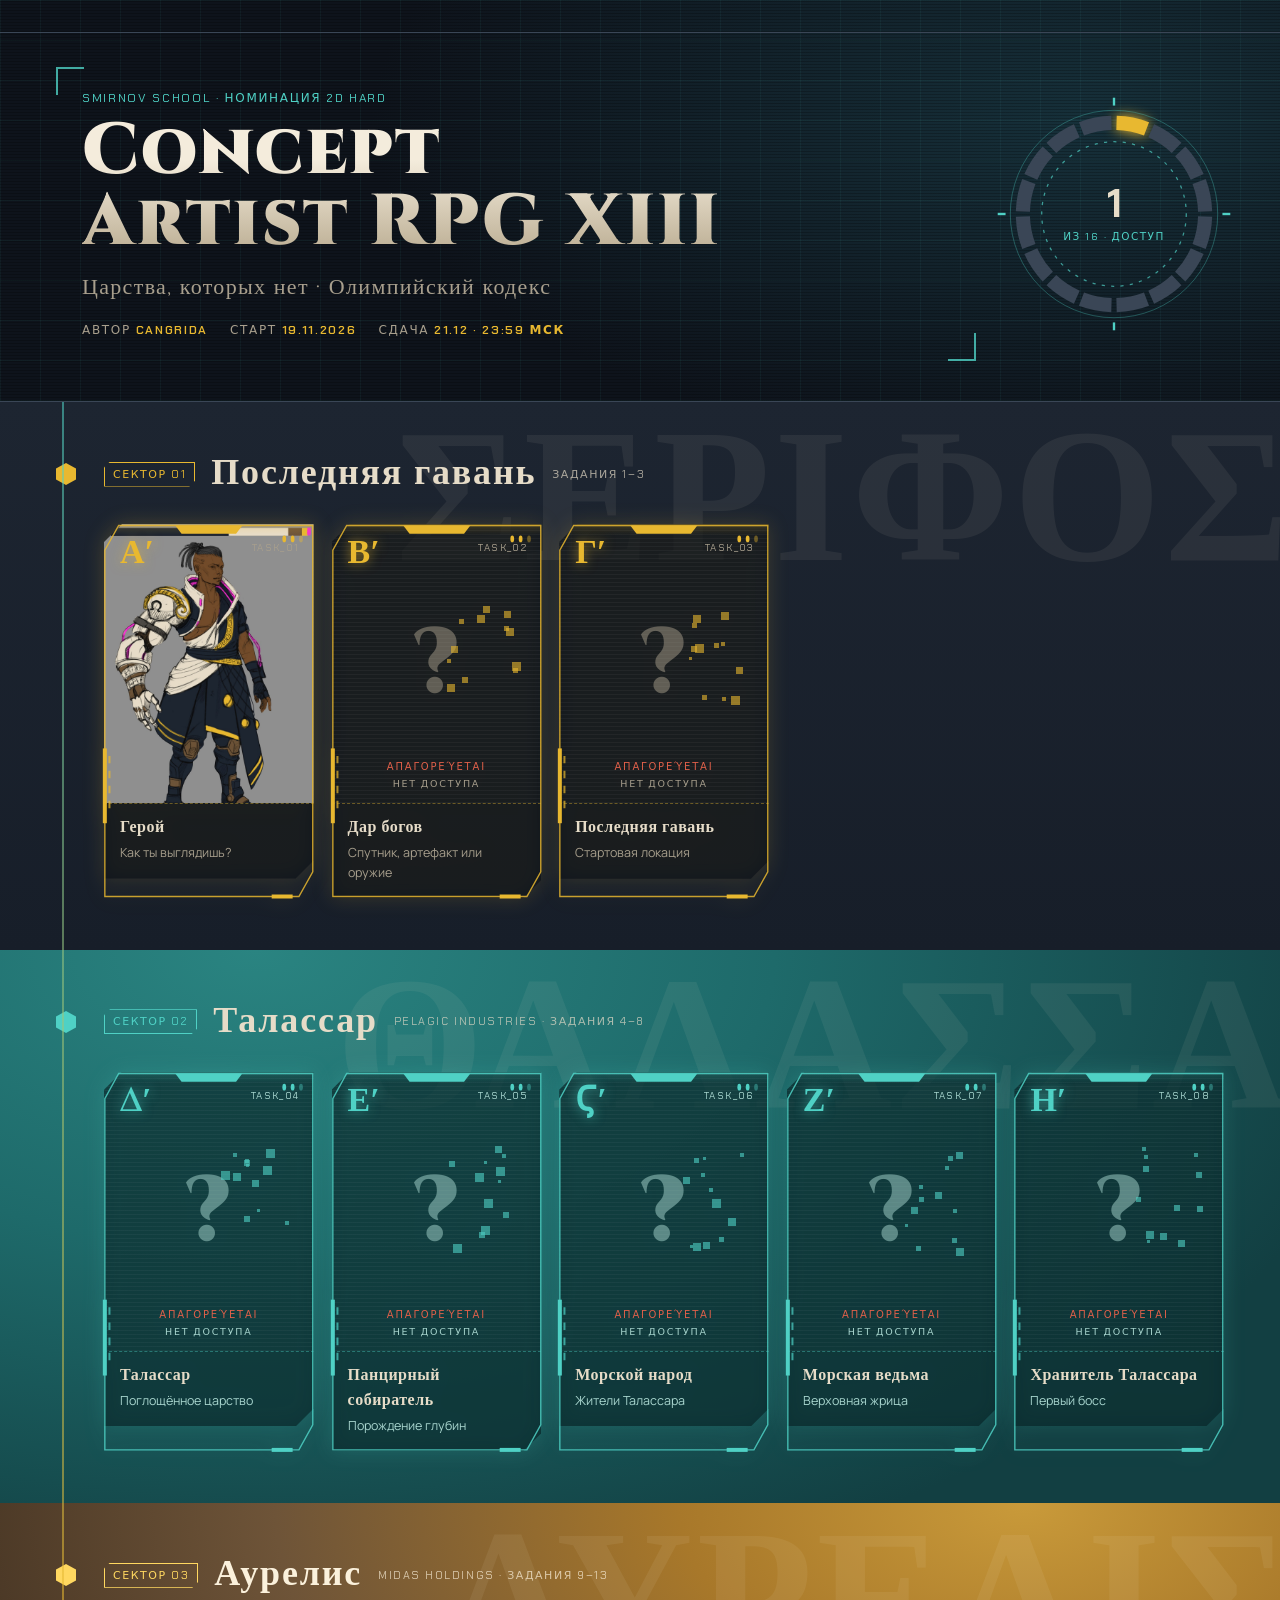
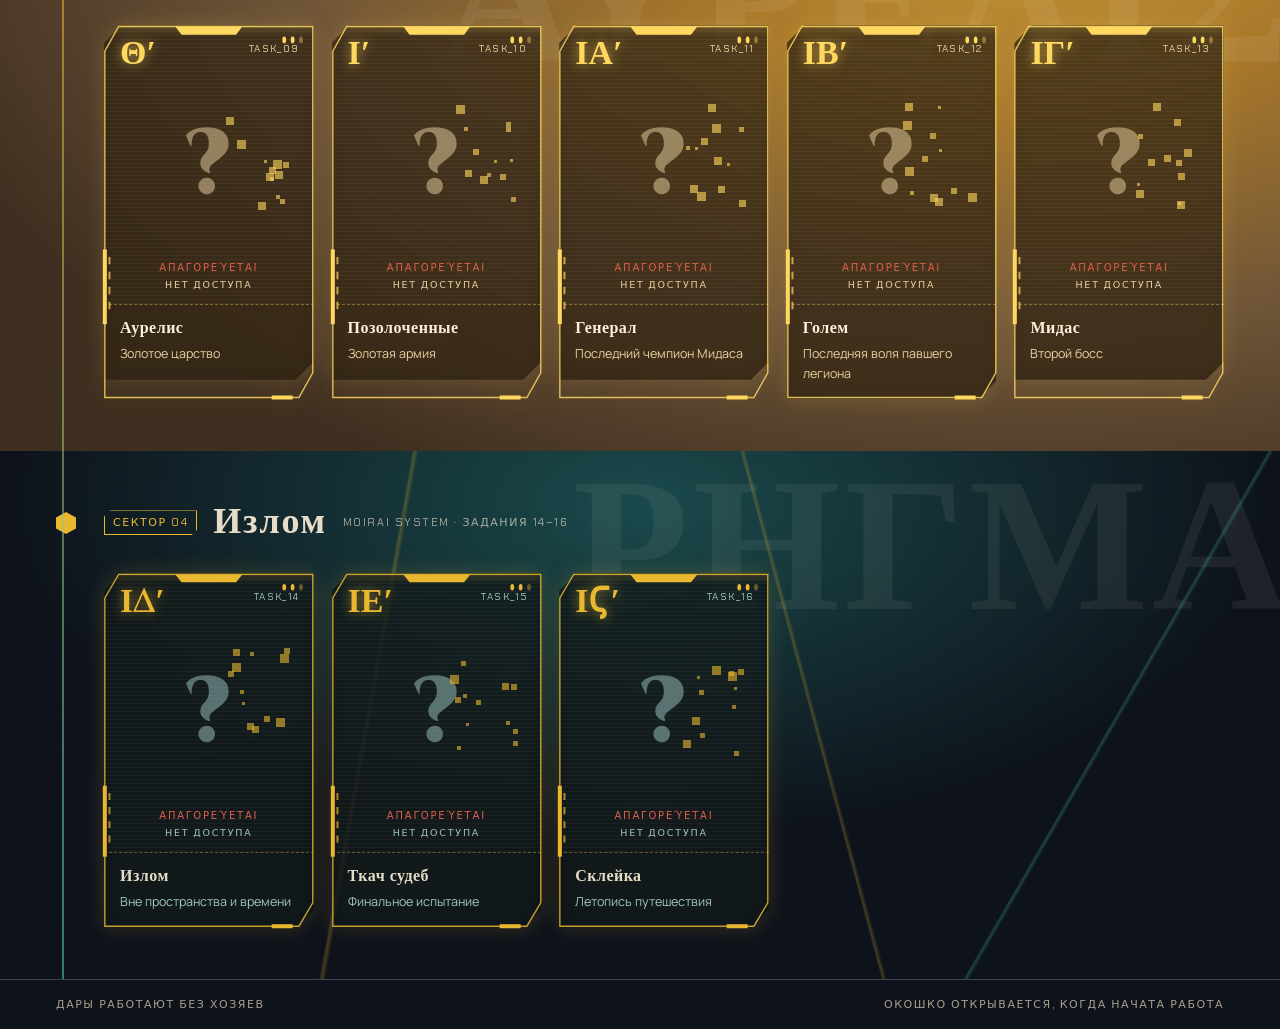
==== carpg13/index.html @ 3834dbed "CARPG XIII: герой - цвет и итоговый вариант" ====
<!doctype html>
<html lang="ru">
<head>
<meta charset="utf-8">
<meta name="viewport" content="width=device-width, initial-scale=1, viewport-fit=cover">
<style>:root{padding-top:env(safe-area-inset-top,0px);padding-bottom:env(safe-area-inset-bottom,0px)}body{margin:0}img{max-width:100%}[hidden]{display:none!important}</style>
<title>Адвент CARPG XIII</title>
<meta name="claude:viewport-fit-sides" content="cover">
<link rel="stylesheet" href="https://fonts.googleapis.com/css2?family=Cinzel:wght@500;700;900&family=Chakra+Petch:wght@400;600&family=Manrope:wght@400;600&display=swap">
<style>
/* Layout: экран молчащего сервера Olympus - шапка-терминал с круговой шкалой, сквозная дорожка-схема пути героя, полосы четырёх миров с HUD-окошками */
:root{
  --void:#0e131b; --night:#1d2531; --night-2:#252f3d; --line:#3a4656;
  --bone:#e6dcc8; --bone-dim:#a89f8d;
  --teal:#1e6a6a; --teal-deep:#123f42; --glow:#4fd1c5;
  --bronze:#6e5438; --bronze-deep:#3f2f20; --gold:#e8b830; --ochre:#a8782a;
  --alert:#e0604a;
  --display:"Cinzel","Trajan Pro",Georgia,serif;
  --hud:"Chakra Petch","Segoe UI",system-ui,sans-serif;
  --body:"Manrope","Segoe UI",system-ui,sans-serif;
  color-scheme:dark;
}
*{box-sizing:border-box}
body{background:var(--void);color:var(--bone);font-family:var(--body);font-size:15px;line-height:1.55;overflow-x:hidden}
.in{max-width:1200px;margin:0 auto;padding-left:max(16px,env(safe-area-inset-left,0px));padding-right:max(16px,env(safe-area-inset-right,0px))}
.hud{font-family:var(--hud);text-transform:uppercase;letter-spacing:.14em}

/* ===== шапка-терминал ===== */
header{position:relative;background:
  linear-gradient(rgba(79,209,197,.06) 1px,transparent 1px) 0 0/40px 40px,
  linear-gradient(90deg,rgba(79,209,197,.06) 1px,transparent 1px) 0 0/40px 40px,
  radial-gradient(80% 120% at 85% 30%,#16303a,var(--void) 70%);overflow:hidden;border-bottom:1px solid var(--line)}
header::after{content:"";position:absolute;inset:0;pointer-events:none;background:repeating-linear-gradient(0deg,rgba(0,0,0,.22) 0 1px,transparent 1px 3px)}
.ticker{border-bottom:1px solid var(--line);overflow:hidden;white-space:nowrap;font-size:11.5px;color:var(--glow);padding-block:7px;position:relative;z-index:1}
.ticker span{display:inline-block;padding-left:100%}
@media (prefers-reduced-motion:no-preference){.ticker span{animation:tick 38s linear infinite}}
@keyframes tick{to{transform:translateX(-100%)}}
.ticker b{color:var(--alert);font-weight:600}
.top{position:relative;z-index:1;display:grid;grid-template-columns:minmax(0,1fr) auto;gap:28px;align-items:center;padding-block:34px 40px}
@media (max-width:760px){.top{grid-template-columns:1fr}}
.brk{position:relative;padding:22px 26px}
.brk::before,.brk::after{content:"";position:absolute;width:26px;height:26px;border:2px solid var(--glow);opacity:.8}
.brk::before{top:0;left:0;border-right:0;border-bottom:0}
.brk::after{bottom:0;right:0;border-left:0;border-top:0}
.sys{font-size:12px;color:var(--glow)}
h1{font-family:var(--display);font-weight:900;font-size:clamp(32px,6.6vw,72px);line-height:.98;letter-spacing:.03em;margin:10px 0 12px;text-wrap:balance;
  background:linear-gradient(180deg,#f4ecdc 30%,#b9ab90);-webkit-background-clip:text;background-clip:text;color:transparent}
.theme{font-family:var(--display);font-size:clamp(16px,2.4vw,22px);color:var(--bone-dim);letter-spacing:.06em}
.byline{margin-top:16px;display:flex;flex-wrap:wrap;gap:8px 22px;font-size:12px;color:var(--bone-dim)}
.byline b{color:var(--gold);font-weight:600}
.gauge{width:220px;max-width:100%;justify-self:center;position:relative}
.gauge svg{width:100%;height:auto;display:block;overflow:visible}
.gauge .c{position:absolute;inset:0;display:grid;place-items:center;text-align:center}
.gauge .c strong{display:block;font-family:var(--hud);font-size:40px;line-height:1;color:var(--bone)}
.gauge .c span{display:block;font-size:10.5px;color:var(--glow);margin-top:6px}

/* ===== путь героя ===== */
main{position:relative}
.trace{position:absolute;top:0;bottom:0;left:max(22px,calc(50% - 600px + 22px));width:2px;background:linear-gradient(var(--glow),var(--gold) 55%,var(--glow));opacity:.55;z-index:2;pointer-events:none}
@media (max-width:900px){.trace{display:none}}

/* ===== миры ===== */
.realm{position:relative;overflow:hidden;padding-block:44px 52px}
.realm .in{position:relative;z-index:1}
@media (min-width:901px){.realm .in{padding-left:max(64px,env(safe-area-inset-left,0px))}}
.ghost{position:absolute;right:-1%;top:6px;font-family:var(--display);font-weight:900;font-size:clamp(70px,15vw,190px);line-height:1;letter-spacing:.02em;opacity:.07;pointer-events:none;white-space:nowrap;color:currentColor;z-index:0}
.head{display:flex;flex-wrap:wrap;align-items:center;gap:10px 16px;margin-bottom:22px;position:relative}
.node{position:absolute;left:-48px;top:50%;transform:translateY(-50%);width:20px;height:22px;background:var(--acc);clip-path:polygon(50% 0,100% 25%,100% 75%,50% 100%,0 75%,0 25%);filter:drop-shadow(0 0 8px var(--acc))}
@media (max-width:900px){.node{display:none}}
.sector{font-size:11px;color:var(--acc);border:1px solid var(--acc);padding:3px 8px;clip-path:polygon(6px 0,100% 0,100% calc(100% - 6px),calc(100% - 6px) 100%,0 100%,0 6px)}
.head h2{font-family:var(--display);font-weight:700;font-size:clamp(24px,3.6vw,36px);letter-spacing:.05em;margin:0}
.head .corp{font-size:11px;opacity:.7}
.r-harbor{background:linear-gradient(180deg,var(--night),#171e29);color:var(--bone);--acc:var(--gold);--card:rgba(14,19,27,.7);--dim:var(--bone-dim)}
.r-thal{background:radial-gradient(90% 120% at 20% 0%,#2a8481,var(--teal) 45%,var(--teal-deep));color:var(--bone);--acc:var(--glow);--card:rgba(10,40,42,.72);--dim:#a9d6cf}
.r-aur{background:radial-gradient(90% 120% at 80% 0%,#c99a3a,var(--ochre) 30%,var(--bronze) 65%,var(--bronze-deep));color:#fbf1dc;--acc:#ffd860;--card:rgba(40,28,16,.72);--dim:#ead3a3}
.r-rift{background:radial-gradient(70% 90% at 50% 10%,#1a4a4c,var(--void) 70%);color:var(--bone);--acc:var(--gold);--card:rgba(10,20,26,.78);--dim:#9fc8c3}
.r-rift::before{content:"";position:absolute;inset:0;pointer-events:none;opacity:.25;background:
  linear-gradient(100deg,transparent 30%,var(--gold) 30.2%,transparent 30.5%),
  linear-gradient(75deg,transparent 62%,var(--gold) 62.15%,transparent 62.4%),
  linear-gradient(120deg,transparent 80%,var(--glow) 80.15%,transparent 80.4%)}

.grid{display:grid;grid-template-columns:repeat(auto-fill,minmax(200px,1fr));gap:22px 18px}

/* ===== окошко-HUD ===== */
.door{position:relative;display:block;min-width:0;padding:0;border:0;background:none;color:inherit;font:inherit;text-align:left;filter:drop-shadow(0 0 10px color-mix(in srgb,var(--acc) 22%,transparent))}
.door .body{position:relative;background:var(--card);clip-path:polygon(18px 0,100% 0,100% calc(100% - 18px),calc(100% - 18px) 100%,0 100%,0 18px)}
.door svg.frame{position:absolute;inset:0;width:100%;height:100%;pointer-events:none;z-index:3;overflow:visible}
.door svg.frame *{vector-effect:non-scaling-stroke}
.pic{aspect-ratio:3/4;max-width:100%;position:relative;display:grid;place-items:center;overflow:hidden;
  background:repeating-linear-gradient(0deg,rgba(255,255,255,.04) 0 1px,transparent 1px 4px)}
.pic img{width:100%;height:100%;object-fit:cover;display:block}
.gr{position:absolute;top:12px;left:16px;font-family:var(--display);font-weight:900;font-size:34px;line-height:1;color:var(--acc);text-shadow:0 0 12px color-mix(in srgb,var(--acc) 60%,transparent)}
.tid{position:absolute;top:16px;right:14px;font-size:10px;color:var(--dim)}
.q{font-family:var(--display);font-weight:900;font-size:92px;line-height:1;color:var(--dim);opacity:.5;position:relative}
.q::before,.q::after{content:"?";position:absolute;inset:0;opacity:0}
@media (prefers-reduced-motion:no-preference){
  .q{animation:jit 3.6s steps(1) infinite}
  .q::before{color:var(--acc);animation:sl1 3.6s steps(1) infinite}
  .q::after{color:var(--alert);animation:sl2 3.6s steps(1) infinite}
  .px i{animation:fl 2.4s steps(2) infinite}
  .door:hover .scan{animation:scan 1.1s linear}
}
@keyframes jit{0%,88%,100%{transform:none}90%{transform:translate(3px,-1px)}93%{transform:translate(-4px,1px)}}
@keyframes sl1{0%,88%,100%{opacity:0}90%{opacity:.7;clip-path:inset(20% 0 55% 0);transform:translateX(-6px)}}
@keyframes sl2{0%,91%,100%{opacity:0}93%{opacity:.6;clip-path:inset(60% 0 15% 0);transform:translateX(7px)}}
@keyframes fl{50%{opacity:.15}}
@keyframes scan{from{top:-10%}to{top:110%}}
.scan{position:absolute;left:0;right:0;top:-10%;height:14%;background:linear-gradient(transparent,color-mix(in srgb,var(--acc) 35%,transparent),transparent);pointer-events:none;z-index:2}
.px{position:absolute;inset:0;pointer-events:none}
.px i{position:absolute;background:var(--acc);opacity:.6}
.deny{position:absolute;left:0;right:0;bottom:12px;text-align:center;font-size:10px;color:var(--alert);letter-spacing:.18em}
.deny small{display:block;color:var(--dim);font-size:9.5px;margin-top:2px}
.cap{padding:11px 16px 16px;border-top:1px dashed color-mix(in srgb,var(--acc) 40%,transparent);display:grid;gap:3px}
.cap strong{font-family:var(--display);font-weight:700;font-size:16px;letter-spacing:.03em;text-wrap:balance}
.cap span{font-size:12.5px;color:var(--dim)}
button.door{cursor:zoom-in}
a.door{text-decoration:none;cursor:pointer}
a.door:focus-visible{outline:2px solid var(--acc);outline-offset:4px}
.pic img{object-position:top}
.wip{position:absolute;left:0;right:0;bottom:0;padding:8px 10px;font-size:10.5px;color:var(--void);background:var(--acc);text-align:center;z-index:2}
button.door:focus-visible{outline:2px solid var(--acc);outline-offset:4px}

footer{border-top:1px solid var(--line);background:var(--void);font-size:11px;color:var(--bone-dim)}
footer .in{padding-block:16px;display:flex;flex-wrap:wrap;justify-content:space-between;gap:6px 16px}

/* lightbox */
.lb{position:fixed;inset:0;background:rgba(8,11,16,.96);z-index:20;display:grid;grid-template-rows:auto 1fr auto;
  padding:calc(12px + env(safe-area-inset-top,0px)) max(16px,env(safe-area-inset-right,0px)) calc(14px + env(safe-area-inset-bottom,0px)) max(16px,env(safe-area-inset-left,0px))}
.lb-top{display:flex;justify-content:space-between;align-items:center;gap:12px}
.lb-top h3{font-family:var(--display);font-weight:700;margin:0;font-size:20px;min-width:0}
.lb button{background:transparent;color:var(--glow);border:1px solid var(--glow);padding:6px 14px;font:600 12px var(--hud);letter-spacing:.14em;text-transform:uppercase;cursor:pointer;clip-path:polygon(6px 0,100% 0,100% calc(100% - 6px),calc(100% - 6px) 100%,0 100%,0 6px)}
.lb-img{overflow:auto;display:grid;place-items:center;min-height:0;margin-block:10px}
.lb-img img{max-width:100%;max-height:100%;cursor:zoom-in}
.lb-img.zoom{place-items:start}
.lb-img.zoom img{max-width:none;max-height:none;cursor:zoom-out}
.lb-desc{max-width:70ch;margin:0 auto;color:var(--bone-dim);font-size:14px;white-space:pre-line}
</style>
</head>
<body>

<header>
  <div class="ticker hud" aria-hidden="true"><span>Olympus Systems :: узел Сериф :: <b>ping olympus - нет ответа</b> :: Pelagic Industries - протоколы работают без оператора :: Midas Holdings - рост золота не остановлен :: Moirai System - нити судьбы рвутся :: дары активны · хозяева не отвечают :: <b>запрос доступа - отказано</b> ::</span></div>
  <div class="in top">
    <div class="brk">
      <div class="sys hud">Smirnov School · номинация 2D Hard</div>
      <h1>Concept Artist RPG XIII</h1>
      <div class="theme">Царства, которых нет · Олимпийский кодекс</div>
      <div class="byline hud"><span>Автор <b>Cangrida</b></span><span>Старт <b>19.11.2026</b></span><span>Сдача <b>21.12 · 23:59 МСК</b></span></div>
    </div>
    <div class="gauge" aria-label="Открыто окошек"><svg id="ring" viewBox="-70 -70 140 140"></svg>
      <div class="c"><div><strong id="opened">0</strong><span class="hud">из 16 · доступ</span></div></div></div>
  </div>
</header>

<main id="realms"><div class="trace" aria-hidden="true"></div></main>
<footer class="hud"><div class="in"><span>Дары работают без хозяев</span><span>Окошко открывается, когда начата работа</span></div></footer>

<div class="lb" id="lb" hidden role="dialog" aria-modal="true" aria-labelledby="lb-title">
  <div class="lb-top"><h3 id="lb-title"></h3><button type="button" id="lb-close">Закрыть</button></div>
  <div class="lb-img" id="lb-img"><img id="lb-pic" alt=""></div>
  <div class="lb-desc" id="lb-desc"></div>
</div>

<script>
/* Открыть окошко: положить картинку рядом (images/NN.jpg) и вписать img и desc. */
const REALMS=[
 {name:"Последняя гавань",ghost:"ΣΕΡΙΦΟΣ",sector:"сектор 01",corp:"задания 1–3",cls:"r-harbor",items:[1,2,3]},
 {name:"Талассар",ghost:"ΘΑΛΑΣΣΑ",sector:"сектор 02",corp:"Pelagic Industries · задания 4–8",cls:"r-thal",items:[4,5,6,7,8]},
 {name:"Аурелис",ghost:"ΑΥΡΕΛΙΣ",sector:"сектор 03",corp:"Midas Holdings · задания 9–13",cls:"r-aur",items:[9,10,11,12,13]},
 {name:"Излом",ghost:"ΡΗΓΜΑ",sector:"сектор 04",corp:"Moirai System · задания 14–16",cls:"r-rift",items:[14,15,16]}
];
const TASKS={
 1:{title:"Герой",sub:"Как ты выглядишь?",img:"images/01-itog.jpg",desc:"",page:"task-01.html"},
 2:{title:"Дар богов",sub:"Спутник, артефакт или оружие",img:null,desc:""},
 3:{title:"Последняя гавань",sub:"Стартовая локация",img:null,desc:""},
 4:{title:"Талассар",sub:"Поглощённое царство",img:null,desc:""},
 5:{title:"Панцирный собиратель",sub:"Порождение глубин",img:null,desc:""},
 6:{title:"Морской народ",sub:"Жители Талассара",img:null,desc:""},
 7:{title:"Морская ведьма",sub:"Верховная жрица",img:null,desc:""},
 8:{title:"Хранитель Талассара",sub:"Первый босс",img:null,desc:""},
 9:{title:"Аурелис",sub:"Золотое царство",img:null,desc:""},
 10:{title:"Позолоченные",sub:"Золотая армия",img:null,desc:""},
 11:{title:"Генерал",sub:"Последний чемпион Мидаса",img:null,desc:""},
 12:{title:"Голем",sub:"Последняя воля павшего легиона",img:null,desc:""},
 13:{title:"Мидас",sub:"Второй босс",img:null,desc:""},
 14:{title:"Излом",sub:"Вне пространства и времени",img:null,desc:""},
 15:{title:"Ткач судеб",sub:"Финальное испытание",img:null,desc:""},
 16:{title:"Склейка",sub:"Летопись путешествия",img:null,desc:""}
};
const GR=["","Α′","Β′","Γ′","Δ′","Ε′","Ϛ′","Ζ′","Η′","Θ′","Ι′","ΙΑ′","ΙΒ′","ΙΓ′","ΙΔ′","ΙΕ′","ΙϚ′"];
const FRAME=`<svg class="frame" viewBox="0 0 100 100" preserveAspectRatio="none" aria-hidden="true">
 <path d="M7 0.4 H99.6 V93 L93 99.6 H0.4 V7 Z" fill="none" stroke="var(--acc)" stroke-width="1.4" opacity=".85"/>
 <path d="M34 0.4 H66 L63 2.6 H37 Z" fill="var(--acc)"/>
 <path d="M0.4 60 V80" stroke="var(--acc)" stroke-width="4"/>
 <path d="M2.6 62 V64 M2.6 66 V68 M2.6 70 V72 M2.6 74 V76" stroke="var(--acc)" stroke-width="2" opacity=".7"/>
 <path d="M80 99.6 H90" stroke="var(--acc)" stroke-width="4"/>
 <circle cx="86" cy="4" r=".9" fill="var(--acc)"/><circle cx="90" cy="4" r=".9" fill="var(--acc)"/><circle cx="94" cy="4" r=".9" fill="var(--acc)" opacity=".4"/>
</svg>`;
function pixels(seed){let s=seed*7919;const r=()=>(s=(s*9301+49297)%233280)/233280;let h="";
  for(let k=0;k<12;k++){const sz=3+Math.floor(r()*7);h+=`<i style="left:${55+r()*32}%;top:${26+r()*38}%;width:${sz}px;height:${sz}px;animation-delay:${(r()*2).toFixed(2)}s"></i>`;}return h;}
const main=document.getElementById("realms");let opened=0;
for(const r of REALMS){
  const sec=document.createElement("section");sec.className="realm "+r.cls;
  sec.innerHTML=`<div class="ghost" aria-hidden="true">${r.ghost}</div><div class="in"><div class="head"><span class="node" aria-hidden="true"></span><span class="sector hud">${r.sector}</span><h2>${r.name}</h2><span class="corp hud">${r.corp}</span></div><div class="grid"></div></div>`;
  const grid=sec.querySelector(".grid");
  for(const n of r.items){
    const t=TASKS[n];const open=!!t.img;if(open)opened++;const page=!!t.page;
    const el=document.createElement(page?"a":open?"button":"div");el.className="door";
    if(page){el.href=t.page;el.setAttribute("aria-label",`Открыть страницу: ${n}. ${t.title}`);}
    else if(open){el.type="button";el.setAttribute("aria-label",`Открыть: ${n}. ${t.title}`);el.addEventListener("click",()=>show(n));}
    const cover=t.img||t.cover;
    el.innerHTML=`<div class="body"><div class="pic">${cover?`<img src="${cover}" alt="${t.title}" loading="lazy">${t.wip&&!t.img?`<span class="wip hud">${t.wip}</span>`:""}`
      :`<span class="q" aria-hidden="true">?</span><div class="px" aria-hidden="true">${pixels(n)}</div><div class="deny hud">απαγορεύεται<small>нет доступа</small></div>`}
      <span class="gr" aria-hidden="true">${GR[n]}</span><span class="tid hud">task_${String(n).padStart(2,"0")}</span><span class="scan" aria-hidden="true"></span></div>
      <div class="cap"><strong>${t.title}</strong><span>${t.sub}</span></div></div>${FRAME}`;
    grid.appendChild(el);
  }
  main.appendChild(sec);
}
/* круговая шкала из 16 сегментов */
(function(){const svg=document.getElementById("ring");let h="";const R=58,gap=3.2;
  for(let i=0;i<16;i++){const a0=(i*22.5+gap/2-90)*Math.PI/180,a1=((i+1)*22.5-gap/2-90)*Math.PI/180;
    const p=(a,rr)=>`${(rr*Math.cos(a)).toFixed(2)} ${(rr*Math.sin(a)).toFixed(2)}`;
    const lit=i<opened;
    h+=`<path d="M${p(a0,R)} A${R} ${R} 0 0 1 ${p(a1,R)}" fill="none" stroke="${lit?"#e8b830":"#3a4656"}" stroke-width="9" ${lit?'style="filter:drop-shadow(0 0 4px #e8b830)"':""}/>`;}
  h+=`<circle r="46" fill="none" stroke="#4fd1c5" stroke-width=".8" stroke-dasharray="2 4" opacity=".7"/>`;
  h+=`<circle r="66" fill="none" stroke="#4fd1c5" stroke-width=".6" opacity=".35"/>`;
  for(let i=0;i<4;i++){const a=i*Math.PI/2;h+=`<line x1="${(69*Math.cos(a)).toFixed(1)}" y1="${(69*Math.sin(a)).toFixed(1)}" x2="${(74*Math.cos(a)).toFixed(1)}" y2="${(74*Math.sin(a)).toFixed(1)}" stroke="#4fd1c5" stroke-width="1.5"/>`;}
  svg.innerHTML=h;})();
document.getElementById("opened").textContent=opened;
const lb=document.getElementById("lb"),pic=document.getElementById("lb-pic"),box=document.getElementById("lb-img");let last=null;
function show(n){const t=TASKS[n];last=document.activeElement;document.getElementById("lb-title").textContent=`${GR[n]} ${t.title}`;
  pic.src=t.img;pic.alt=t.title;document.getElementById("lb-desc").textContent=t.desc||"";box.classList.remove("zoom");lb.hidden=false;document.getElementById("lb-close").focus();}
function hide(){lb.hidden=true;if(last)last.focus();}
pic.addEventListener("click",()=>box.classList.toggle("zoom"));
document.getElementById("lb-close").addEventListener("click",hide);
lb.addEventListener("click",e=>{if(e.target===lb)hide();});
document.addEventListener("keydown",e=>{if(e.key==="Escape"&&!lb.hidden)hide();});
</script>

</body>
</html>
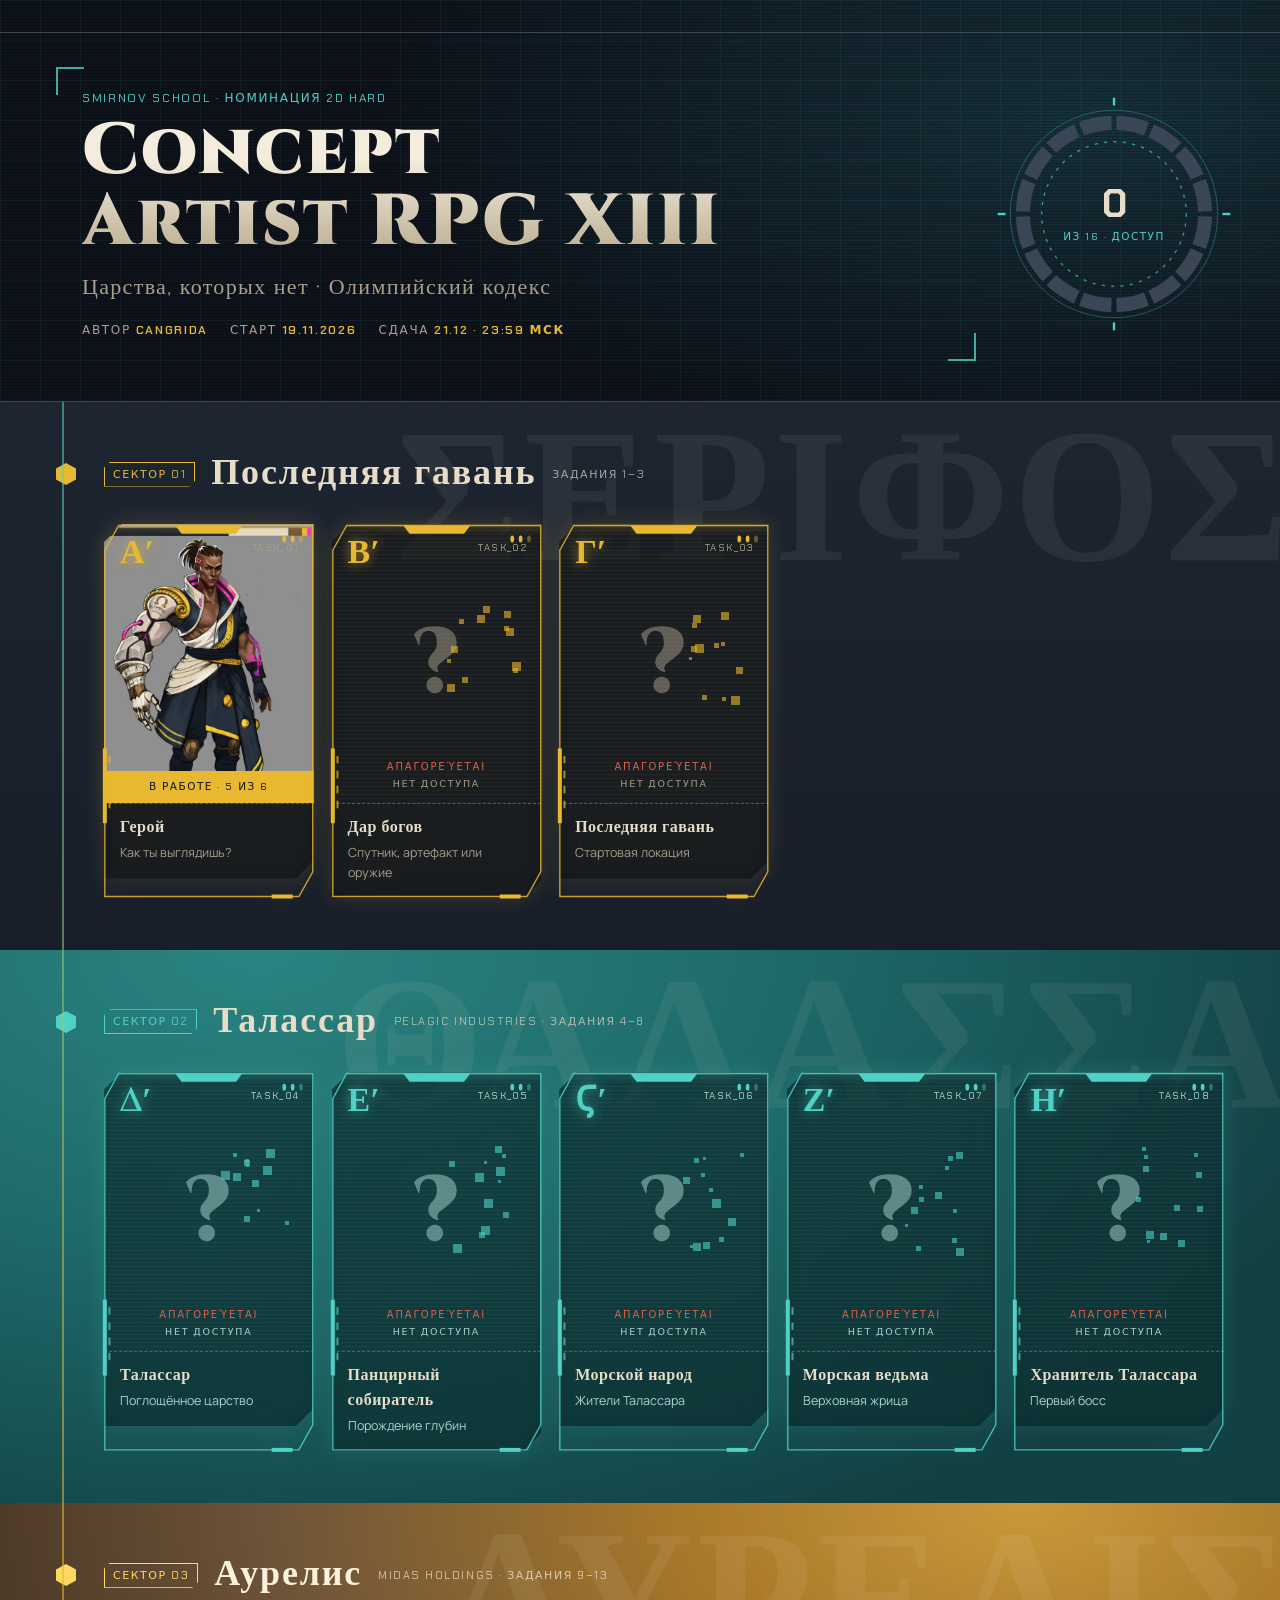
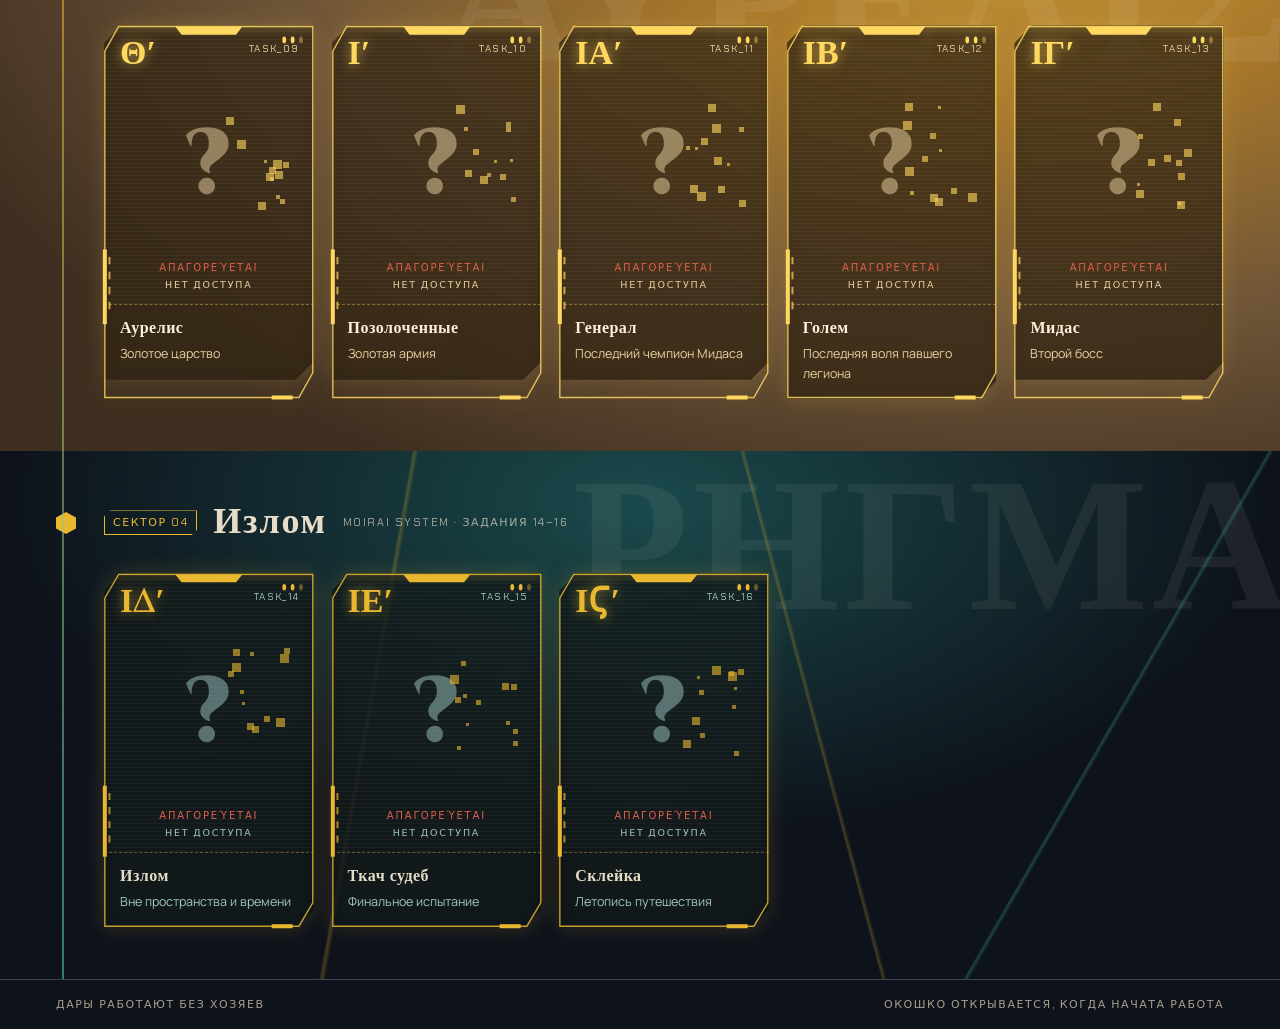
==== commit 686cb61b: "CARPG XIII: герой - рендер, часть 1" ====
--- a/carpg13/index.html
+++ b/carpg13/index.html
@@ -170,7 +170,7 @@
  {name:"Излом",ghost:"ΡΗΓΜΑ",sector:"сектор 04",corp:"Moirai System · задания 14–16",cls:"r-rift",items:[14,15,16]}
 ];
 const TASKS={
- 1:{title:"Герой",sub:"Как ты выглядишь?",img:"images/01-itog.jpg",desc:"",page:"task-01.html"},
+ 1:{title:"Герой",sub:"Как ты выглядишь?",img:null,desc:"",page:"task-01.html",cover:"images/01-render1.jpg",wip:"в работе · 5 из 6"},
  2:{title:"Дар богов",sub:"Спутник, артефакт или оружие",img:null,desc:""},
  3:{title:"Последняя гавань",sub:"Стартовая локация",img:null,desc:""},
  4:{title:"Талассар",sub:"Поглощённое царство",img:null,desc:""},
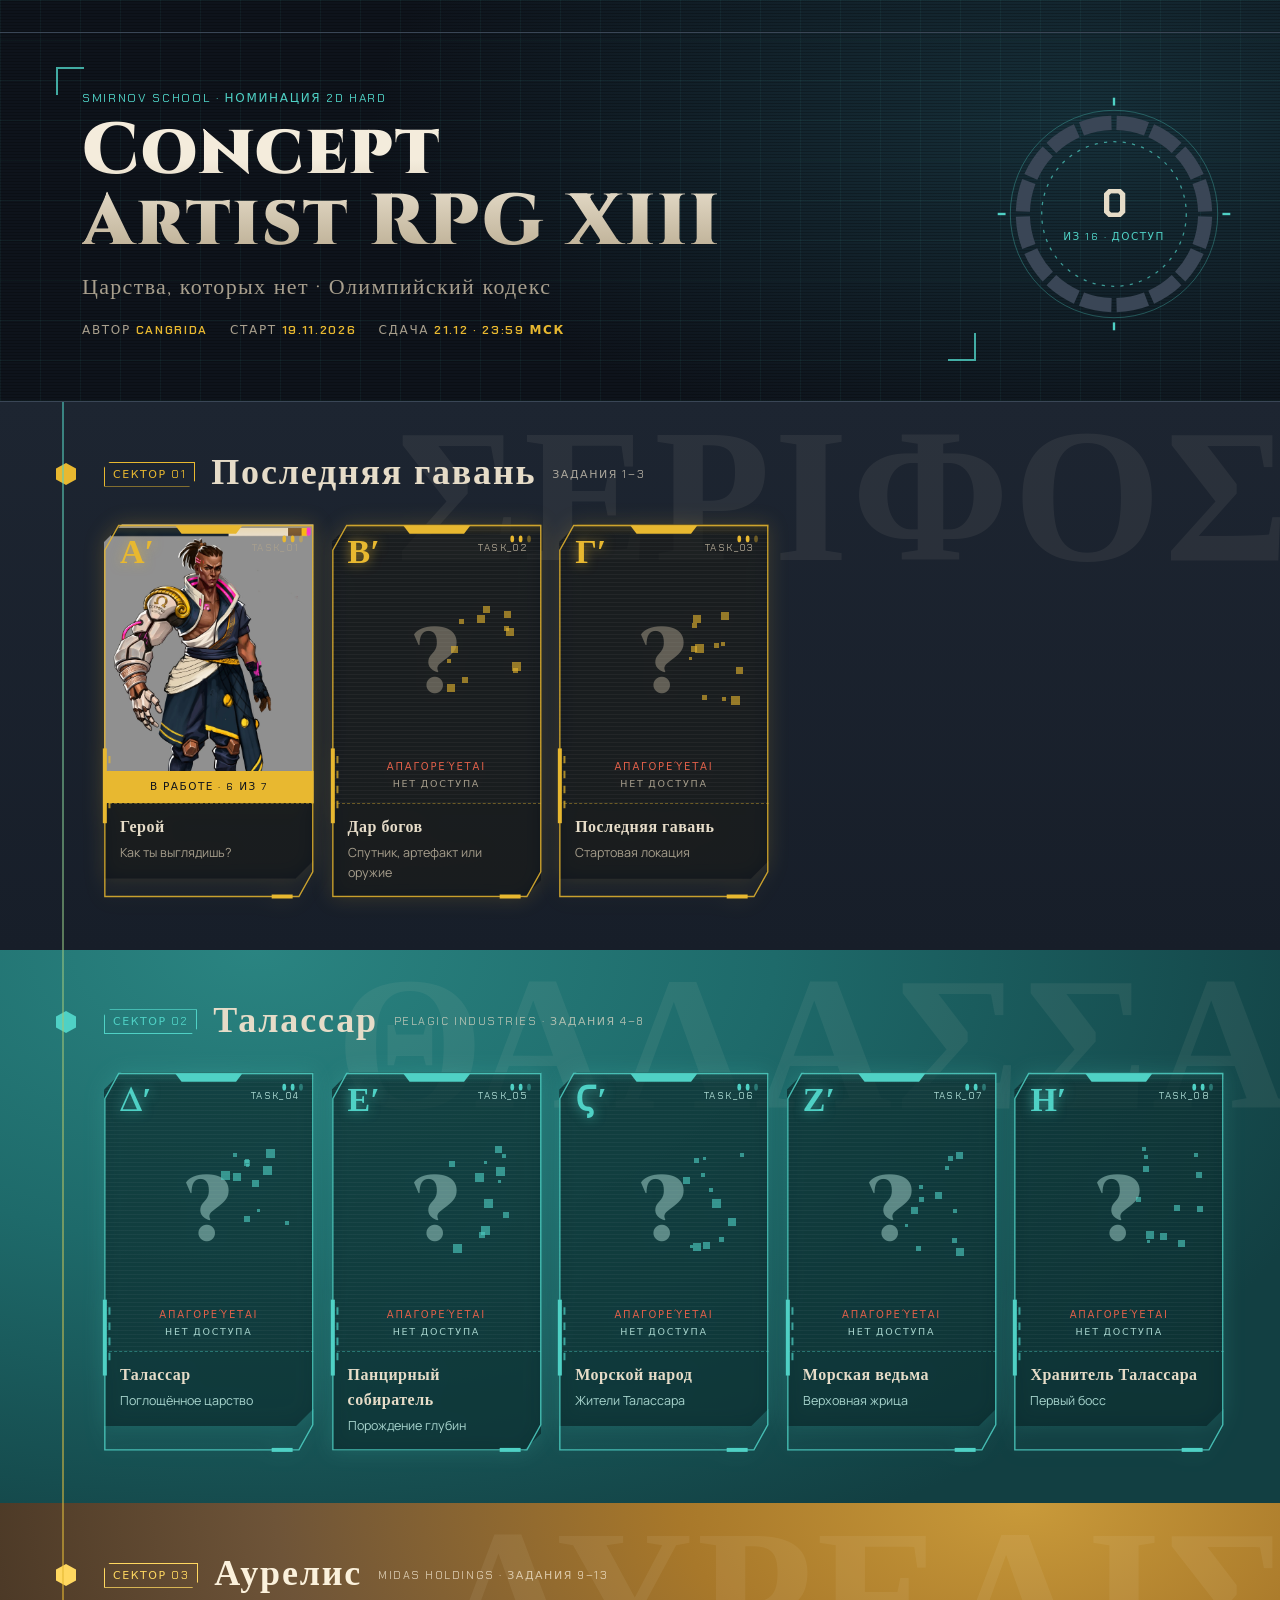
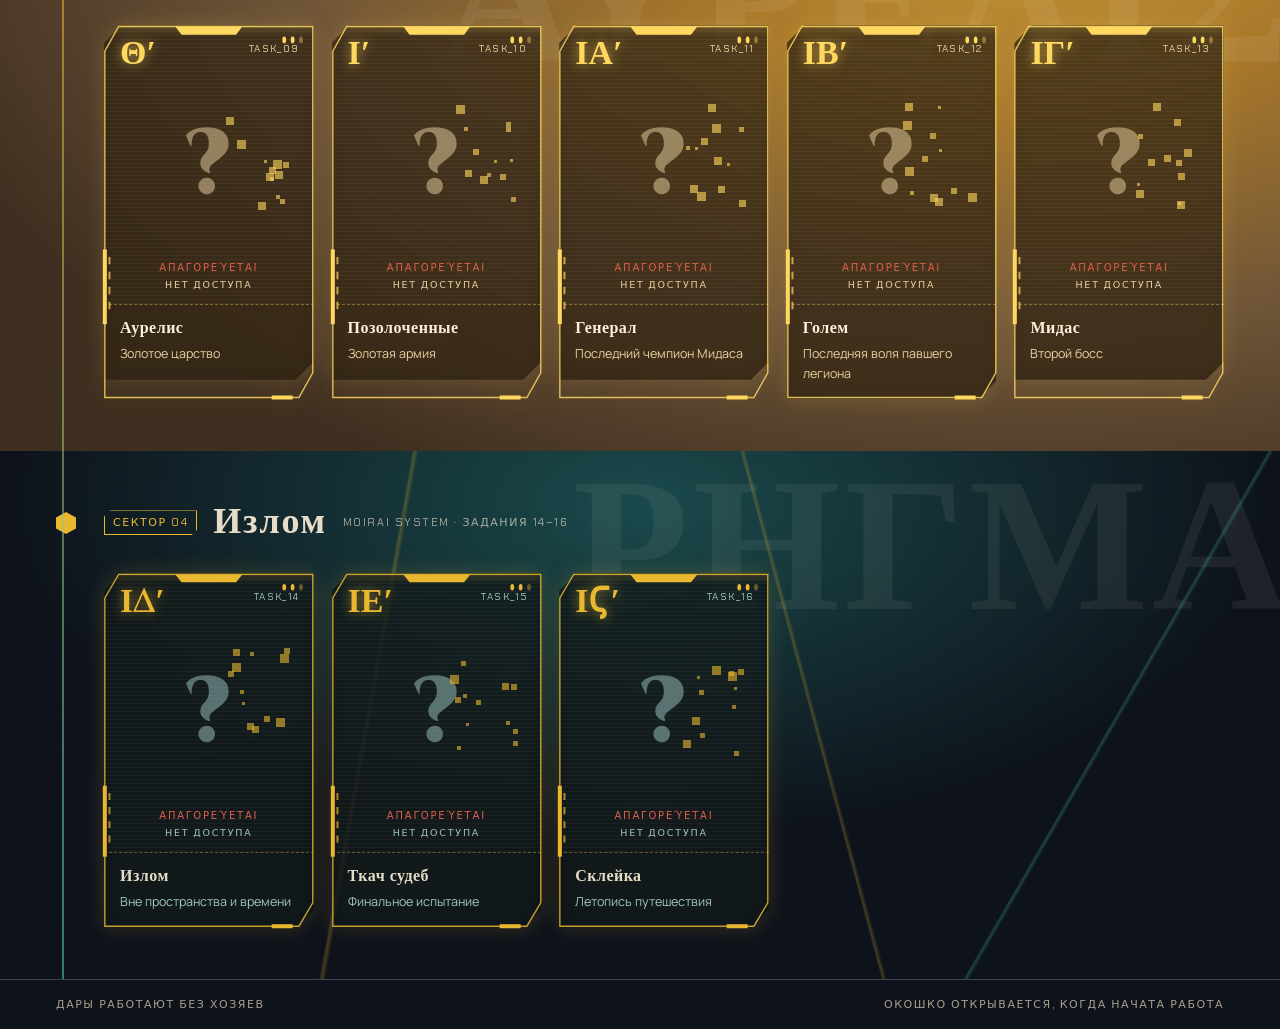
==== commit 52463fce: "Адвент: Герой, рендер часть 2" ====
--- a/carpg13/index.html
+++ b/carpg13/index.html
@@ -1,242 +1,242 @@
-<!doctype html>
-<html lang="ru">
-<head>
-<meta charset="utf-8">
-<meta name="viewport" content="width=device-width, initial-scale=1, viewport-fit=cover">
-<style>:root{padding-top:env(safe-area-inset-top,0px);padding-bottom:env(safe-area-inset-bottom,0px)}body{margin:0}img{max-width:100%}[hidden]{display:none!important}</style>
-<title>Адвент CARPG XIII</title>
-<meta name="claude:viewport-fit-sides" content="cover">
-<link rel="stylesheet" href="https://fonts.googleapis.com/css2?family=Cinzel:wght@500;700;900&family=Chakra+Petch:wght@400;600&family=Manrope:wght@400;600&display=swap">
-<style>
-/* Layout: экран молчащего сервера Olympus - шапка-терминал с круговой шкалой, сквозная дорожка-схема пути героя, полосы четырёх миров с HUD-окошками */
-:root{
-  --void:#0e131b; --night:#1d2531; --night-2:#252f3d; --line:#3a4656;
-  --bone:#e6dcc8; --bone-dim:#a89f8d;
-  --teal:#1e6a6a; --teal-deep:#123f42; --glow:#4fd1c5;
-  --bronze:#6e5438; --bronze-deep:#3f2f20; --gold:#e8b830; --ochre:#a8782a;
-  --alert:#e0604a;
-  --display:"Cinzel","Trajan Pro",Georgia,serif;
-  --hud:"Chakra Petch","Segoe UI",system-ui,sans-serif;
-  --body:"Manrope","Segoe UI",system-ui,sans-serif;
-  color-scheme:dark;
-}
-*{box-sizing:border-box}
-body{background:var(--void);color:var(--bone);font-family:var(--body);font-size:15px;line-height:1.55;overflow-x:hidden}
-.in{max-width:1200px;margin:0 auto;padding-left:max(16px,env(safe-area-inset-left,0px));padding-right:max(16px,env(safe-area-inset-right,0px))}
-.hud{font-family:var(--hud);text-transform:uppercase;letter-spacing:.14em}
-
-/* ===== шапка-терминал ===== */
-header{position:relative;background:
-  linear-gradient(rgba(79,209,197,.06) 1px,transparent 1px) 0 0/40px 40px,
-  linear-gradient(90deg,rgba(79,209,197,.06) 1px,transparent 1px) 0 0/40px 40px,
-  radial-gradient(80% 120% at 85% 30%,#16303a,var(--void) 70%);overflow:hidden;border-bottom:1px solid var(--line)}
-header::after{content:"";position:absolute;inset:0;pointer-events:none;background:repeating-linear-gradient(0deg,rgba(0,0,0,.22) 0 1px,transparent 1px 3px)}
-.ticker{border-bottom:1px solid var(--line);overflow:hidden;white-space:nowrap;font-size:11.5px;color:var(--glow);padding-block:7px;position:relative;z-index:1}
-.ticker span{display:inline-block;padding-left:100%}
-@media (prefers-reduced-motion:no-preference){.ticker span{animation:tick 38s linear infinite}}
-@keyframes tick{to{transform:translateX(-100%)}}
-.ticker b{color:var(--alert);font-weight:600}
-.top{position:relative;z-index:1;display:grid;grid-template-columns:minmax(0,1fr) auto;gap:28px;align-items:center;padding-block:34px 40px}
-@media (max-width:760px){.top{grid-template-columns:1fr}}
-.brk{position:relative;padding:22px 26px}
-.brk::before,.brk::after{content:"";position:absolute;width:26px;height:26px;border:2px solid var(--glow);opacity:.8}
-.brk::before{top:0;left:0;border-right:0;border-bottom:0}
-.brk::after{bottom:0;right:0;border-left:0;border-top:0}
-.sys{font-size:12px;color:var(--glow)}
-h1{font-family:var(--display);font-weight:900;font-size:clamp(32px,6.6vw,72px);line-height:.98;letter-spacing:.03em;margin:10px 0 12px;text-wrap:balance;
-  background:linear-gradient(180deg,#f4ecdc 30%,#b9ab90);-webkit-background-clip:text;background-clip:text;color:transparent}
-.theme{font-family:var(--display);font-size:clamp(16px,2.4vw,22px);color:var(--bone-dim);letter-spacing:.06em}
-.byline{margin-top:16px;display:flex;flex-wrap:wrap;gap:8px 22px;font-size:12px;color:var(--bone-dim)}
-.byline b{color:var(--gold);font-weight:600}
-.gauge{width:220px;max-width:100%;justify-self:center;position:relative}
-.gauge svg{width:100%;height:auto;display:block;overflow:visible}
-.gauge .c{position:absolute;inset:0;display:grid;place-items:center;text-align:center}
-.gauge .c strong{display:block;font-family:var(--hud);font-size:40px;line-height:1;color:var(--bone)}
-.gauge .c span{display:block;font-size:10.5px;color:var(--glow);margin-top:6px}
-
-/* ===== путь героя ===== */
-main{position:relative}
-.trace{position:absolute;top:0;bottom:0;left:max(22px,calc(50% - 600px + 22px));width:2px;background:linear-gradient(var(--glow),var(--gold) 55%,var(--glow));opacity:.55;z-index:2;pointer-events:none}
-@media (max-width:900px){.trace{display:none}}
-
-/* ===== миры ===== */
-.realm{position:relative;overflow:hidden;padding-block:44px 52px}
-.realm .in{position:relative;z-index:1}
-@media (min-width:901px){.realm .in{padding-left:max(64px,env(safe-area-inset-left,0px))}}
-.ghost{position:absolute;right:-1%;top:6px;font-family:var(--display);font-weight:900;font-size:clamp(70px,15vw,190px);line-height:1;letter-spacing:.02em;opacity:.07;pointer-events:none;white-space:nowrap;color:currentColor;z-index:0}
-.head{display:flex;flex-wrap:wrap;align-items:center;gap:10px 16px;margin-bottom:22px;position:relative}
-.node{position:absolute;left:-48px;top:50%;transform:translateY(-50%);width:20px;height:22px;background:var(--acc);clip-path:polygon(50% 0,100% 25%,100% 75%,50% 100%,0 75%,0 25%);filter:drop-shadow(0 0 8px var(--acc))}
-@media (max-width:900px){.node{display:none}}
-.sector{font-size:11px;color:var(--acc);border:1px solid var(--acc);padding:3px 8px;clip-path:polygon(6px 0,100% 0,100% calc(100% - 6px),calc(100% - 6px) 100%,0 100%,0 6px)}
-.head h2{font-family:var(--display);font-weight:700;font-size:clamp(24px,3.6vw,36px);letter-spacing:.05em;margin:0}
-.head .corp{font-size:11px;opacity:.7}
-.r-harbor{background:linear-gradient(180deg,var(--night),#171e29);color:var(--bone);--acc:var(--gold);--card:rgba(14,19,27,.7);--dim:var(--bone-dim)}
-.r-thal{background:radial-gradient(90% 120% at 20% 0%,#2a8481,var(--teal) 45%,var(--teal-deep));color:var(--bone);--acc:var(--glow);--card:rgba(10,40,42,.72);--dim:#a9d6cf}
-.r-aur{background:radial-gradient(90% 120% at 80% 0%,#c99a3a,var(--ochre) 30%,var(--bronze) 65%,var(--bronze-deep));color:#fbf1dc;--acc:#ffd860;--card:rgba(40,28,16,.72);--dim:#ead3a3}
-.r-rift{background:radial-gradient(70% 90% at 50% 10%,#1a4a4c,var(--void) 70%);color:var(--bone);--acc:var(--gold);--card:rgba(10,20,26,.78);--dim:#9fc8c3}
-.r-rift::before{content:"";position:absolute;inset:0;pointer-events:none;opacity:.25;background:
-  linear-gradient(100deg,transparent 30%,var(--gold) 30.2%,transparent 30.5%),
-  linear-gradient(75deg,transparent 62%,var(--gold) 62.15%,transparent 62.4%),
-  linear-gradient(120deg,transparent 80%,var(--glow) 80.15%,transparent 80.4%)}
-
-.grid{display:grid;grid-template-columns:repeat(auto-fill,minmax(200px,1fr));gap:22px 18px}
-
-/* ===== окошко-HUD ===== */
-.door{position:relative;display:block;min-width:0;padding:0;border:0;background:none;color:inherit;font:inherit;text-align:left;filter:drop-shadow(0 0 10px color-mix(in srgb,var(--acc) 22%,transparent))}
-.door .body{position:relative;background:var(--card);clip-path:polygon(18px 0,100% 0,100% calc(100% - 18px),calc(100% - 18px) 100%,0 100%,0 18px)}
-.door svg.frame{position:absolute;inset:0;width:100%;height:100%;pointer-events:none;z-index:3;overflow:visible}
-.door svg.frame *{vector-effect:non-scaling-stroke}
-.pic{aspect-ratio:3/4;max-width:100%;position:relative;display:grid;place-items:center;overflow:hidden;
-  background:repeating-linear-gradient(0deg,rgba(255,255,255,.04) 0 1px,transparent 1px 4px)}
-.pic img{width:100%;height:100%;object-fit:cover;display:block}
-.gr{position:absolute;top:12px;left:16px;font-family:var(--display);font-weight:900;font-size:34px;line-height:1;color:var(--acc);text-shadow:0 0 12px color-mix(in srgb,var(--acc) 60%,transparent)}
-.tid{position:absolute;top:16px;right:14px;font-size:10px;color:var(--dim)}
-.q{font-family:var(--display);font-weight:900;font-size:92px;line-height:1;color:var(--dim);opacity:.5;position:relative}
-.q::before,.q::after{content:"?";position:absolute;inset:0;opacity:0}
-@media (prefers-reduced-motion:no-preference){
-  .q{animation:jit 3.6s steps(1) infinite}
-  .q::before{color:var(--acc);animation:sl1 3.6s steps(1) infinite}
-  .q::after{color:var(--alert);animation:sl2 3.6s steps(1) infinite}
-  .px i{animation:fl 2.4s steps(2) infinite}
-  .door:hover .scan{animation:scan 1.1s linear}
-}
-@keyframes jit{0%,88%,100%{transform:none}90%{transform:translate(3px,-1px)}93%{transform:translate(-4px,1px)}}
-@keyframes sl1{0%,88%,100%{opacity:0}90%{opacity:.7;clip-path:inset(20% 0 55% 0);transform:translateX(-6px)}}
-@keyframes sl2{0%,91%,100%{opacity:0}93%{opacity:.6;clip-path:inset(60% 0 15% 0);transform:translateX(7px)}}
-@keyframes fl{50%{opacity:.15}}
-@keyframes scan{from{top:-10%}to{top:110%}}
-.scan{position:absolute;left:0;right:0;top:-10%;height:14%;background:linear-gradient(transparent,color-mix(in srgb,var(--acc) 35%,transparent),transparent);pointer-events:none;z-index:2}
-.px{position:absolute;inset:0;pointer-events:none}
-.px i{position:absolute;background:var(--acc);opacity:.6}
-.deny{position:absolute;left:0;right:0;bottom:12px;text-align:center;font-size:10px;color:var(--alert);letter-spacing:.18em}
-.deny small{display:block;color:var(--dim);font-size:9.5px;margin-top:2px}
-.cap{padding:11px 16px 16px;border-top:1px dashed color-mix(in srgb,var(--acc) 40%,transparent);display:grid;gap:3px}
-.cap strong{font-family:var(--display);font-weight:700;font-size:16px;letter-spacing:.03em;text-wrap:balance}
-.cap span{font-size:12.5px;color:var(--dim)}
-button.door{cursor:zoom-in}
-a.door{text-decoration:none;cursor:pointer}
-a.door:focus-visible{outline:2px solid var(--acc);outline-offset:4px}
-.pic img{object-position:top}
-.wip{position:absolute;left:0;right:0;bottom:0;padding:8px 10px;font-size:10.5px;color:var(--void);background:var(--acc);text-align:center;z-index:2}
-button.door:focus-visible{outline:2px solid var(--acc);outline-offset:4px}
-
-footer{border-top:1px solid var(--line);background:var(--void);font-size:11px;color:var(--bone-dim)}
-footer .in{padding-block:16px;display:flex;flex-wrap:wrap;justify-content:space-between;gap:6px 16px}
-
-/* lightbox */
-.lb{position:fixed;inset:0;background:rgba(8,11,16,.96);z-index:20;display:grid;grid-template-rows:auto 1fr auto;
-  padding:calc(12px + env(safe-area-inset-top,0px)) max(16px,env(safe-area-inset-right,0px)) calc(14px + env(safe-area-inset-bottom,0px)) max(16px,env(safe-area-inset-left,0px))}
-.lb-top{display:flex;justify-content:space-between;align-items:center;gap:12px}
-.lb-top h3{font-family:var(--display);font-weight:700;margin:0;font-size:20px;min-width:0}
-.lb button{background:transparent;color:var(--glow);border:1px solid var(--glow);padding:6px 14px;font:600 12px var(--hud);letter-spacing:.14em;text-transform:uppercase;cursor:pointer;clip-path:polygon(6px 0,100% 0,100% calc(100% - 6px),calc(100% - 6px) 100%,0 100%,0 6px)}
-.lb-img{overflow:auto;display:grid;place-items:center;min-height:0;margin-block:10px}
-.lb-img img{max-width:100%;max-height:100%;cursor:zoom-in}
-.lb-img.zoom{place-items:start}
-.lb-img.zoom img{max-width:none;max-height:none;cursor:zoom-out}
-.lb-desc{max-width:70ch;margin:0 auto;color:var(--bone-dim);font-size:14px;white-space:pre-line}
-</style>
+<!doctype html>
+<html lang="ru">
+<head>
+<meta charset="utf-8">
+<meta name="viewport" content="width=device-width, initial-scale=1, viewport-fit=cover">
+<style>:root{padding-top:env(safe-area-inset-top,0px);padding-bottom:env(safe-area-inset-bottom,0px)}body{margin:0}img{max-width:100%}[hidden]{display:none!important}</style>
+<title>Адвент CARPG XIII</title>
+<meta name="claude:viewport-fit-sides" content="cover">
+<link rel="stylesheet" href="https://fonts.googleapis.com/css2?family=Cinzel:wght@500;700;900&family=Chakra+Petch:wght@400;600&family=Manrope:wght@400;600&display=swap">
+<style>
+/* Layout: экран молчащего сервера Olympus - шапка-терминал с круговой шкалой, сквозная дорожка-схема пути героя, полосы четырёх миров с HUD-окошками */
+:root{
+  --void:#0e131b; --night:#1d2531; --night-2:#252f3d; --line:#3a4656;
+  --bone:#e6dcc8; --bone-dim:#a89f8d;
+  --teal:#1e6a6a; --teal-deep:#123f42; --glow:#4fd1c5;
+  --bronze:#6e5438; --bronze-deep:#3f2f20; --gold:#e8b830; --ochre:#a8782a;
+  --alert:#e0604a;
+  --display:"Cinzel","Trajan Pro",Georgia,serif;
+  --hud:"Chakra Petch","Segoe UI",system-ui,sans-serif;
+  --body:"Manrope","Segoe UI",system-ui,sans-serif;
+  color-scheme:dark;
+}
+*{box-sizing:border-box}
+body{background:var(--void);color:var(--bone);font-family:var(--body);font-size:15px;line-height:1.55;overflow-x:hidden}
+.in{max-width:1200px;margin:0 auto;padding-left:max(16px,env(safe-area-inset-left,0px));padding-right:max(16px,env(safe-area-inset-right,0px))}
+.hud{font-family:var(--hud);text-transform:uppercase;letter-spacing:.14em}
+
+/* ===== шапка-терминал ===== */
+header{position:relative;background:
+  linear-gradient(rgba(79,209,197,.06) 1px,transparent 1px) 0 0/40px 40px,
+  linear-gradient(90deg,rgba(79,209,197,.06) 1px,transparent 1px) 0 0/40px 40px,
+  radial-gradient(80% 120% at 85% 30%,#16303a,var(--void) 70%);overflow:hidden;border-bottom:1px solid var(--line)}
+header::after{content:"";position:absolute;inset:0;pointer-events:none;background:repeating-linear-gradient(0deg,rgba(0,0,0,.22) 0 1px,transparent 1px 3px)}
+.ticker{border-bottom:1px solid var(--line);overflow:hidden;white-space:nowrap;font-size:11.5px;color:var(--glow);padding-block:7px;position:relative;z-index:1}
+.ticker span{display:inline-block;padding-left:100%}
+@media (prefers-reduced-motion:no-preference){.ticker span{animation:tick 38s linear infinite}}
+@keyframes tick{to{transform:translateX(-100%)}}
+.ticker b{color:var(--alert);font-weight:600}
+.top{position:relative;z-index:1;display:grid;grid-template-columns:minmax(0,1fr) auto;gap:28px;align-items:center;padding-block:34px 40px}
+@media (max-width:760px){.top{grid-template-columns:1fr}}
+.brk{position:relative;padding:22px 26px}
+.brk::before,.brk::after{content:"";position:absolute;width:26px;height:26px;border:2px solid var(--glow);opacity:.8}
+.brk::before{top:0;left:0;border-right:0;border-bottom:0}
+.brk::after{bottom:0;right:0;border-left:0;border-top:0}
+.sys{font-size:12px;color:var(--glow)}
+h1{font-family:var(--display);font-weight:900;font-size:clamp(32px,6.6vw,72px);line-height:.98;letter-spacing:.03em;margin:10px 0 12px;text-wrap:balance;
+  background:linear-gradient(180deg,#f4ecdc 30%,#b9ab90);-webkit-background-clip:text;background-clip:text;color:transparent}
+.theme{font-family:var(--display);font-size:clamp(16px,2.4vw,22px);color:var(--bone-dim);letter-spacing:.06em}
+.byline{margin-top:16px;display:flex;flex-wrap:wrap;gap:8px 22px;font-size:12px;color:var(--bone-dim)}
+.byline b{color:var(--gold);font-weight:600}
+.gauge{width:220px;max-width:100%;justify-self:center;position:relative}
+.gauge svg{width:100%;height:auto;display:block;overflow:visible}
+.gauge .c{position:absolute;inset:0;display:grid;place-items:center;text-align:center}
+.gauge .c strong{display:block;font-family:var(--hud);font-size:40px;line-height:1;color:var(--bone)}
+.gauge .c span{display:block;font-size:10.5px;color:var(--glow);margin-top:6px}
+
+/* ===== путь героя ===== */
+main{position:relative}
+.trace{position:absolute;top:0;bottom:0;left:max(22px,calc(50% - 600px + 22px));width:2px;background:linear-gradient(var(--glow),var(--gold) 55%,var(--glow));opacity:.55;z-index:2;pointer-events:none}
+@media (max-width:900px){.trace{display:none}}
+
+/* ===== миры ===== */
+.realm{position:relative;overflow:hidden;padding-block:44px 52px}
+.realm .in{position:relative;z-index:1}
+@media (min-width:901px){.realm .in{padding-left:max(64px,env(safe-area-inset-left,0px))}}
+.ghost{position:absolute;right:-1%;top:6px;font-family:var(--display);font-weight:900;font-size:clamp(70px,15vw,190px);line-height:1;letter-spacing:.02em;opacity:.07;pointer-events:none;white-space:nowrap;color:currentColor;z-index:0}
+.head{display:flex;flex-wrap:wrap;align-items:center;gap:10px 16px;margin-bottom:22px;position:relative}
+.node{position:absolute;left:-48px;top:50%;transform:translateY(-50%);width:20px;height:22px;background:var(--acc);clip-path:polygon(50% 0,100% 25%,100% 75%,50% 100%,0 75%,0 25%);filter:drop-shadow(0 0 8px var(--acc))}
+@media (max-width:900px){.node{display:none}}
+.sector{font-size:11px;color:var(--acc);border:1px solid var(--acc);padding:3px 8px;clip-path:polygon(6px 0,100% 0,100% calc(100% - 6px),calc(100% - 6px) 100%,0 100%,0 6px)}
+.head h2{font-family:var(--display);font-weight:700;font-size:clamp(24px,3.6vw,36px);letter-spacing:.05em;margin:0}
+.head .corp{font-size:11px;opacity:.7}
+.r-harbor{background:linear-gradient(180deg,var(--night),#171e29);color:var(--bone);--acc:var(--gold);--card:rgba(14,19,27,.7);--dim:var(--bone-dim)}
+.r-thal{background:radial-gradient(90% 120% at 20% 0%,#2a8481,var(--teal) 45%,var(--teal-deep));color:var(--bone);--acc:var(--glow);--card:rgba(10,40,42,.72);--dim:#a9d6cf}
+.r-aur{background:radial-gradient(90% 120% at 80% 0%,#c99a3a,var(--ochre) 30%,var(--bronze) 65%,var(--bronze-deep));color:#fbf1dc;--acc:#ffd860;--card:rgba(40,28,16,.72);--dim:#ead3a3}
+.r-rift{background:radial-gradient(70% 90% at 50% 10%,#1a4a4c,var(--void) 70%);color:var(--bone);--acc:var(--gold);--card:rgba(10,20,26,.78);--dim:#9fc8c3}
+.r-rift::before{content:"";position:absolute;inset:0;pointer-events:none;opacity:.25;background:
+  linear-gradient(100deg,transparent 30%,var(--gold) 30.2%,transparent 30.5%),
+  linear-gradient(75deg,transparent 62%,var(--gold) 62.15%,transparent 62.4%),
+  linear-gradient(120deg,transparent 80%,var(--glow) 80.15%,transparent 80.4%)}
+
+.grid{display:grid;grid-template-columns:repeat(auto-fill,minmax(200px,1fr));gap:22px 18px}
+
+/* ===== окошко-HUD ===== */
+.door{position:relative;display:block;min-width:0;padding:0;border:0;background:none;color:inherit;font:inherit;text-align:left;filter:drop-shadow(0 0 10px color-mix(in srgb,var(--acc) 22%,transparent))}
+.door .body{position:relative;background:var(--card);clip-path:polygon(18px 0,100% 0,100% calc(100% - 18px),calc(100% - 18px) 100%,0 100%,0 18px)}
+.door svg.frame{position:absolute;inset:0;width:100%;height:100%;pointer-events:none;z-index:3;overflow:visible}
+.door svg.frame *{vector-effect:non-scaling-stroke}
+.pic{aspect-ratio:3/4;max-width:100%;position:relative;display:grid;place-items:center;overflow:hidden;
+  background:repeating-linear-gradient(0deg,rgba(255,255,255,.04) 0 1px,transparent 1px 4px)}
+.pic img{width:100%;height:100%;object-fit:cover;display:block}
+.gr{position:absolute;top:12px;left:16px;font-family:var(--display);font-weight:900;font-size:34px;line-height:1;color:var(--acc);text-shadow:0 0 12px color-mix(in srgb,var(--acc) 60%,transparent)}
+.tid{position:absolute;top:16px;right:14px;font-size:10px;color:var(--dim)}
+.q{font-family:var(--display);font-weight:900;font-size:92px;line-height:1;color:var(--dim);opacity:.5;position:relative}
+.q::before,.q::after{content:"?";position:absolute;inset:0;opacity:0}
+@media (prefers-reduced-motion:no-preference){
+  .q{animation:jit 3.6s steps(1) infinite}
+  .q::before{color:var(--acc);animation:sl1 3.6s steps(1) infinite}
+  .q::after{color:var(--alert);animation:sl2 3.6s steps(1) infinite}
+  .px i{animation:fl 2.4s steps(2) infinite}
+  .door:hover .scan{animation:scan 1.1s linear}
+}
+@keyframes jit{0%,88%,100%{transform:none}90%{transform:translate(3px,-1px)}93%{transform:translate(-4px,1px)}}
+@keyframes sl1{0%,88%,100%{opacity:0}90%{opacity:.7;clip-path:inset(20% 0 55% 0);transform:translateX(-6px)}}
+@keyframes sl2{0%,91%,100%{opacity:0}93%{opacity:.6;clip-path:inset(60% 0 15% 0);transform:translateX(7px)}}
+@keyframes fl{50%{opacity:.15}}
+@keyframes scan{from{top:-10%}to{top:110%}}
+.scan{position:absolute;left:0;right:0;top:-10%;height:14%;background:linear-gradient(transparent,color-mix(in srgb,var(--acc) 35%,transparent),transparent);pointer-events:none;z-index:2}
+.px{position:absolute;inset:0;pointer-events:none}
+.px i{position:absolute;background:var(--acc);opacity:.6}
+.deny{position:absolute;left:0;right:0;bottom:12px;text-align:center;font-size:10px;color:var(--alert);letter-spacing:.18em}
+.deny small{display:block;color:var(--dim);font-size:9.5px;margin-top:2px}
+.cap{padding:11px 16px 16px;border-top:1px dashed color-mix(in srgb,var(--acc) 40%,transparent);display:grid;gap:3px}
+.cap strong{font-family:var(--display);font-weight:700;font-size:16px;letter-spacing:.03em;text-wrap:balance}
+.cap span{font-size:12.5px;color:var(--dim)}
+button.door{cursor:zoom-in}
+a.door{text-decoration:none;cursor:pointer}
+a.door:focus-visible{outline:2px solid var(--acc);outline-offset:4px}
+.pic img{object-position:top}
+.wip{position:absolute;left:0;right:0;bottom:0;padding:8px 10px;font-size:10.5px;color:var(--void);background:var(--acc);text-align:center;z-index:2}
+button.door:focus-visible{outline:2px solid var(--acc);outline-offset:4px}
+
+footer{border-top:1px solid var(--line);background:var(--void);font-size:11px;color:var(--bone-dim)}
+footer .in{padding-block:16px;display:flex;flex-wrap:wrap;justify-content:space-between;gap:6px 16px}
+
+/* lightbox */
+.lb{position:fixed;inset:0;background:rgba(8,11,16,.96);z-index:20;display:grid;grid-template-rows:auto 1fr auto;
+  padding:calc(12px + env(safe-area-inset-top,0px)) max(16px,env(safe-area-inset-right,0px)) calc(14px + env(safe-area-inset-bottom,0px)) max(16px,env(safe-area-inset-left,0px))}
+.lb-top{display:flex;justify-content:space-between;align-items:center;gap:12px}
+.lb-top h3{font-family:var(--display);font-weight:700;margin:0;font-size:20px;min-width:0}
+.lb button{background:transparent;color:var(--glow);border:1px solid var(--glow);padding:6px 14px;font:600 12px var(--hud);letter-spacing:.14em;text-transform:uppercase;cursor:pointer;clip-path:polygon(6px 0,100% 0,100% calc(100% - 6px),calc(100% - 6px) 100%,0 100%,0 6px)}
+.lb-img{overflow:auto;display:grid;place-items:center;min-height:0;margin-block:10px}
+.lb-img img{max-width:100%;max-height:100%;cursor:zoom-in}
+.lb-img.zoom{place-items:start}
+.lb-img.zoom img{max-width:none;max-height:none;cursor:zoom-out}
+.lb-desc{max-width:70ch;margin:0 auto;color:var(--bone-dim);font-size:14px;white-space:pre-line}
+</style>
 </head>
 <body>
-
-<header>
-  <div class="ticker hud" aria-hidden="true"><span>Olympus Systems :: узел Сериф :: <b>ping olympus - нет ответа</b> :: Pelagic Industries - протоколы работают без оператора :: Midas Holdings - рост золота не остановлен :: Moirai System - нити судьбы рвутся :: дары активны · хозяева не отвечают :: <b>запрос доступа - отказано</b> ::</span></div>
-  <div class="in top">
-    <div class="brk">
-      <div class="sys hud">Smirnov School · номинация 2D Hard</div>
-      <h1>Concept Artist RPG XIII</h1>
-      <div class="theme">Царства, которых нет · Олимпийский кодекс</div>
-      <div class="byline hud"><span>Автор <b>Cangrida</b></span><span>Старт <b>19.11.2026</b></span><span>Сдача <b>21.12 · 23:59 МСК</b></span></div>
-    </div>
-    <div class="gauge" aria-label="Открыто окошек"><svg id="ring" viewBox="-70 -70 140 140"></svg>
-      <div class="c"><div><strong id="opened">0</strong><span class="hud">из 16 · доступ</span></div></div></div>
-  </div>
-</header>
-
-<main id="realms"><div class="trace" aria-hidden="true"></div></main>
-<footer class="hud"><div class="in"><span>Дары работают без хозяев</span><span>Окошко открывается, когда начата работа</span></div></footer>
-
-<div class="lb" id="lb" hidden role="dialog" aria-modal="true" aria-labelledby="lb-title">
-  <div class="lb-top"><h3 id="lb-title"></h3><button type="button" id="lb-close">Закрыть</button></div>
-  <div class="lb-img" id="lb-img"><img id="lb-pic" alt=""></div>
-  <div class="lb-desc" id="lb-desc"></div>
-</div>
-
-<script>
-/* Открыть окошко: положить картинку рядом (images/NN.jpg) и вписать img и desc. */
-const REALMS=[
- {name:"Последняя гавань",ghost:"ΣΕΡΙΦΟΣ",sector:"сектор 01",corp:"задания 1–3",cls:"r-harbor",items:[1,2,3]},
- {name:"Талассар",ghost:"ΘΑΛΑΣΣΑ",sector:"сектор 02",corp:"Pelagic Industries · задания 4–8",cls:"r-thal",items:[4,5,6,7,8]},
- {name:"Аурелис",ghost:"ΑΥΡΕΛΙΣ",sector:"сектор 03",corp:"Midas Holdings · задания 9–13",cls:"r-aur",items:[9,10,11,12,13]},
- {name:"Излом",ghost:"ΡΗΓΜΑ",sector:"сектор 04",corp:"Moirai System · задания 14–16",cls:"r-rift",items:[14,15,16]}
-];
-const TASKS={
- 1:{title:"Герой",sub:"Как ты выглядишь?",img:null,desc:"",page:"task-01.html",cover:"images/01-render1.jpg",wip:"в работе · 5 из 6"},
- 2:{title:"Дар богов",sub:"Спутник, артефакт или оружие",img:null,desc:""},
- 3:{title:"Последняя гавань",sub:"Стартовая локация",img:null,desc:""},
- 4:{title:"Талассар",sub:"Поглощённое царство",img:null,desc:""},
- 5:{title:"Панцирный собиратель",sub:"Порождение глубин",img:null,desc:""},
- 6:{title:"Морской народ",sub:"Жители Талассара",img:null,desc:""},
- 7:{title:"Морская ведьма",sub:"Верховная жрица",img:null,desc:""},
- 8:{title:"Хранитель Талассара",sub:"Первый босс",img:null,desc:""},
- 9:{title:"Аурелис",sub:"Золотое царство",img:null,desc:""},
- 10:{title:"Позолоченные",sub:"Золотая армия",img:null,desc:""},
- 11:{title:"Генерал",sub:"Последний чемпион Мидаса",img:null,desc:""},
- 12:{title:"Голем",sub:"Последняя воля павшего легиона",img:null,desc:""},
- 13:{title:"Мидас",sub:"Второй босс",img:null,desc:""},
- 14:{title:"Излом",sub:"Вне пространства и времени",img:null,desc:""},
- 15:{title:"Ткач судеб",sub:"Финальное испытание",img:null,desc:""},
- 16:{title:"Склейка",sub:"Летопись путешествия",img:null,desc:""}
-};
-const GR=["","Α′","Β′","Γ′","Δ′","Ε′","Ϛ′","Ζ′","Η′","Θ′","Ι′","ΙΑ′","ΙΒ′","ΙΓ′","ΙΔ′","ΙΕ′","ΙϚ′"];
-const FRAME=`<svg class="frame" viewBox="0 0 100 100" preserveAspectRatio="none" aria-hidden="true">
- <path d="M7 0.4 H99.6 V93 L93 99.6 H0.4 V7 Z" fill="none" stroke="var(--acc)" stroke-width="1.4" opacity=".85"/>
- <path d="M34 0.4 H66 L63 2.6 H37 Z" fill="var(--acc)"/>
- <path d="M0.4 60 V80" stroke="var(--acc)" stroke-width="4"/>
- <path d="M2.6 62 V64 M2.6 66 V68 M2.6 70 V72 M2.6 74 V76" stroke="var(--acc)" stroke-width="2" opacity=".7"/>
- <path d="M80 99.6 H90" stroke="var(--acc)" stroke-width="4"/>
- <circle cx="86" cy="4" r=".9" fill="var(--acc)"/><circle cx="90" cy="4" r=".9" fill="var(--acc)"/><circle cx="94" cy="4" r=".9" fill="var(--acc)" opacity=".4"/>
-</svg>`;
-function pixels(seed){let s=seed*7919;const r=()=>(s=(s*9301+49297)%233280)/233280;let h="";
-  for(let k=0;k<12;k++){const sz=3+Math.floor(r()*7);h+=`<i style="left:${55+r()*32}%;top:${26+r()*38}%;width:${sz}px;height:${sz}px;animation-delay:${(r()*2).toFixed(2)}s"></i>`;}return h;}
-const main=document.getElementById("realms");let opened=0;
-for(const r of REALMS){
-  const sec=document.createElement("section");sec.className="realm "+r.cls;
-  sec.innerHTML=`<div class="ghost" aria-hidden="true">${r.ghost}</div><div class="in"><div class="head"><span class="node" aria-hidden="true"></span><span class="sector hud">${r.sector}</span><h2>${r.name}</h2><span class="corp hud">${r.corp}</span></div><div class="grid"></div></div>`;
-  const grid=sec.querySelector(".grid");
-  for(const n of r.items){
-    const t=TASKS[n];const open=!!t.img;if(open)opened++;const page=!!t.page;
-    const el=document.createElement(page?"a":open?"button":"div");el.className="door";
-    if(page){el.href=t.page;el.setAttribute("aria-label",`Открыть страницу: ${n}. ${t.title}`);}
-    else if(open){el.type="button";el.setAttribute("aria-label",`Открыть: ${n}. ${t.title}`);el.addEventListener("click",()=>show(n));}
-    const cover=t.img||t.cover;
-    el.innerHTML=`<div class="body"><div class="pic">${cover?`<img src="${cover}" alt="${t.title}" loading="lazy">${t.wip&&!t.img?`<span class="wip hud">${t.wip}</span>`:""}`
-      :`<span class="q" aria-hidden="true">?</span><div class="px" aria-hidden="true">${pixels(n)}</div><div class="deny hud">απαγορεύεται<small>нет доступа</small></div>`}
-      <span class="gr" aria-hidden="true">${GR[n]}</span><span class="tid hud">task_${String(n).padStart(2,"0")}</span><span class="scan" aria-hidden="true"></span></div>
-      <div class="cap"><strong>${t.title}</strong><span>${t.sub}</span></div></div>${FRAME}`;
-    grid.appendChild(el);
-  }
-  main.appendChild(sec);
-}
-/* круговая шкала из 16 сегментов */
-(function(){const svg=document.getElementById("ring");let h="";const R=58,gap=3.2;
-  for(let i=0;i<16;i++){const a0=(i*22.5+gap/2-90)*Math.PI/180,a1=((i+1)*22.5-gap/2-90)*Math.PI/180;
-    const p=(a,rr)=>`${(rr*Math.cos(a)).toFixed(2)} ${(rr*Math.sin(a)).toFixed(2)}`;
-    const lit=i<opened;
-    h+=`<path d="M${p(a0,R)} A${R} ${R} 0 0 1 ${p(a1,R)}" fill="none" stroke="${lit?"#e8b830":"#3a4656"}" stroke-width="9" ${lit?'style="filter:drop-shadow(0 0 4px #e8b830)"':""}/>`;}
-  h+=`<circle r="46" fill="none" stroke="#4fd1c5" stroke-width=".8" stroke-dasharray="2 4" opacity=".7"/>`;
-  h+=`<circle r="66" fill="none" stroke="#4fd1c5" stroke-width=".6" opacity=".35"/>`;
-  for(let i=0;i<4;i++){const a=i*Math.PI/2;h+=`<line x1="${(69*Math.cos(a)).toFixed(1)}" y1="${(69*Math.sin(a)).toFixed(1)}" x2="${(74*Math.cos(a)).toFixed(1)}" y2="${(74*Math.sin(a)).toFixed(1)}" stroke="#4fd1c5" stroke-width="1.5"/>`;}
-  svg.innerHTML=h;})();
-document.getElementById("opened").textContent=opened;
-const lb=document.getElementById("lb"),pic=document.getElementById("lb-pic"),box=document.getElementById("lb-img");let last=null;
-function show(n){const t=TASKS[n];last=document.activeElement;document.getElementById("lb-title").textContent=`${GR[n]} ${t.title}`;
-  pic.src=t.img;pic.alt=t.title;document.getElementById("lb-desc").textContent=t.desc||"";box.classList.remove("zoom");lb.hidden=false;document.getElementById("lb-close").focus();}
-function hide(){lb.hidden=true;if(last)last.focus();}
-pic.addEventListener("click",()=>box.classList.toggle("zoom"));
-document.getElementById("lb-close").addEventListener("click",hide);
-lb.addEventListener("click",e=>{if(e.target===lb)hide();});
-document.addEventListener("keydown",e=>{if(e.key==="Escape"&&!lb.hidden)hide();});
-</script>
+
+<header>
+  <div class="ticker hud" aria-hidden="true"><span>Olympus Systems :: узел Сериф :: <b>ping olympus - нет ответа</b> :: Pelagic Industries - протоколы работают без оператора :: Midas Holdings - рост золота не остановлен :: Moirai System - нити судьбы рвутся :: дары активны · хозяева не отвечают :: <b>запрос доступа - отказано</b> ::</span></div>
+  <div class="in top">
+    <div class="brk">
+      <div class="sys hud">Smirnov School · номинация 2D Hard</div>
+      <h1>Concept Artist RPG XIII</h1>
+      <div class="theme">Царства, которых нет · Олимпийский кодекс</div>
+      <div class="byline hud"><span>Автор <b>Cangrida</b></span><span>Старт <b>19.11.2026</b></span><span>Сдача <b>21.12 · 23:59 МСК</b></span></div>
+    </div>
+    <div class="gauge" aria-label="Открыто окошек"><svg id="ring" viewBox="-70 -70 140 140"></svg>
+      <div class="c"><div><strong id="opened">0</strong><span class="hud">из 16 · доступ</span></div></div></div>
+  </div>
+</header>
+
+<main id="realms"><div class="trace" aria-hidden="true"></div></main>
+<footer class="hud"><div class="in"><span>Дары работают без хозяев</span><span>Окошко открывается, когда начата работа</span></div></footer>
+
+<div class="lb" id="lb" hidden role="dialog" aria-modal="true" aria-labelledby="lb-title">
+  <div class="lb-top"><h3 id="lb-title"></h3><button type="button" id="lb-close">Закрыть</button></div>
+  <div class="lb-img" id="lb-img"><img id="lb-pic" alt=""></div>
+  <div class="lb-desc" id="lb-desc"></div>
+</div>
+
+<script>
+/* Открыть окошко: положить картинку рядом (images/NN.jpg) и вписать img и desc. */
+const REALMS=[
+ {name:"Последняя гавань",ghost:"ΣΕΡΙΦΟΣ",sector:"сектор 01",corp:"задания 1–3",cls:"r-harbor",items:[1,2,3]},
+ {name:"Талассар",ghost:"ΘΑΛΑΣΣΑ",sector:"сектор 02",corp:"Pelagic Industries · задания 4–8",cls:"r-thal",items:[4,5,6,7,8]},
+ {name:"Аурелис",ghost:"ΑΥΡΕΛΙΣ",sector:"сектор 03",corp:"Midas Holdings · задания 9–13",cls:"r-aur",items:[9,10,11,12,13]},
+ {name:"Излом",ghost:"ΡΗΓΜΑ",sector:"сектор 04",corp:"Moirai System · задания 14–16",cls:"r-rift",items:[14,15,16]}
+];
+const TASKS={
+ 1:{title:"Герой",sub:"Как ты выглядишь?",img:null,desc:"",page:"task-01.html",cover:"images/01-render2.jpg",wip:"в работе · 6 из 7"},
+ 2:{title:"Дар богов",sub:"Спутник, артефакт или оружие",img:null,desc:""},
+ 3:{title:"Последняя гавань",sub:"Стартовая локация",img:null,desc:""},
+ 4:{title:"Талассар",sub:"Поглощённое царство",img:null,desc:""},
+ 5:{title:"Панцирный собиратель",sub:"Порождение глубин",img:null,desc:""},
+ 6:{title:"Морской народ",sub:"Жители Талассара",img:null,desc:""},
+ 7:{title:"Морская ведьма",sub:"Верховная жрица",img:null,desc:""},
+ 8:{title:"Хранитель Талассара",sub:"Первый босс",img:null,desc:""},
+ 9:{title:"Аурелис",sub:"Золотое царство",img:null,desc:""},
+ 10:{title:"Позолоченные",sub:"Золотая армия",img:null,desc:""},
+ 11:{title:"Генерал",sub:"Последний чемпион Мидаса",img:null,desc:""},
+ 12:{title:"Голем",sub:"Последняя воля павшего легиона",img:null,desc:""},
+ 13:{title:"Мидас",sub:"Второй босс",img:null,desc:""},
+ 14:{title:"Излом",sub:"Вне пространства и времени",img:null,desc:""},
+ 15:{title:"Ткач судеб",sub:"Финальное испытание",img:null,desc:""},
+ 16:{title:"Склейка",sub:"Летопись путешествия",img:null,desc:""}
+};
+const GR=["","Α′","Β′","Γ′","Δ′","Ε′","Ϛ′","Ζ′","Η′","Θ′","Ι′","ΙΑ′","ΙΒ′","ΙΓ′","ΙΔ′","ΙΕ′","ΙϚ′"];
+const FRAME=`<svg class="frame" viewBox="0 0 100 100" preserveAspectRatio="none" aria-hidden="true">
+ <path d="M7 0.4 H99.6 V93 L93 99.6 H0.4 V7 Z" fill="none" stroke="var(--acc)" stroke-width="1.4" opacity=".85"/>
+ <path d="M34 0.4 H66 L63 2.6 H37 Z" fill="var(--acc)"/>
+ <path d="M0.4 60 V80" stroke="var(--acc)" stroke-width="4"/>
+ <path d="M2.6 62 V64 M2.6 66 V68 M2.6 70 V72 M2.6 74 V76" stroke="var(--acc)" stroke-width="2" opacity=".7"/>
+ <path d="M80 99.6 H90" stroke="var(--acc)" stroke-width="4"/>
+ <circle cx="86" cy="4" r=".9" fill="var(--acc)"/><circle cx="90" cy="4" r=".9" fill="var(--acc)"/><circle cx="94" cy="4" r=".9" fill="var(--acc)" opacity=".4"/>
+</svg>`;
+function pixels(seed){let s=seed*7919;const r=()=>(s=(s*9301+49297)%233280)/233280;let h="";
+  for(let k=0;k<12;k++){const sz=3+Math.floor(r()*7);h+=`<i style="left:${55+r()*32}%;top:${26+r()*38}%;width:${sz}px;height:${sz}px;animation-delay:${(r()*2).toFixed(2)}s"></i>`;}return h;}
+const main=document.getElementById("realms");let opened=0;
+for(const r of REALMS){
+  const sec=document.createElement("section");sec.className="realm "+r.cls;
+  sec.innerHTML=`<div class="ghost" aria-hidden="true">${r.ghost}</div><div class="in"><div class="head"><span class="node" aria-hidden="true"></span><span class="sector hud">${r.sector}</span><h2>${r.name}</h2><span class="corp hud">${r.corp}</span></div><div class="grid"></div></div>`;
+  const grid=sec.querySelector(".grid");
+  for(const n of r.items){
+    const t=TASKS[n];const open=!!t.img;if(open)opened++;const page=!!t.page;
+    const el=document.createElement(page?"a":open?"button":"div");el.className="door";
+    if(page){el.href=t.page;el.setAttribute("aria-label",`Открыть страницу: ${n}. ${t.title}`);}
+    else if(open){el.type="button";el.setAttribute("aria-label",`Открыть: ${n}. ${t.title}`);el.addEventListener("click",()=>show(n));}
+    const cover=t.img||t.cover;
+    el.innerHTML=`<div class="body"><div class="pic">${cover?`<img src="${cover}" alt="${t.title}" loading="lazy">${t.wip&&!t.img?`<span class="wip hud">${t.wip}</span>`:""}`
+      :`<span class="q" aria-hidden="true">?</span><div class="px" aria-hidden="true">${pixels(n)}</div><div class="deny hud">απαγορεύεται<small>нет доступа</small></div>`}
+      <span class="gr" aria-hidden="true">${GR[n]}</span><span class="tid hud">task_${String(n).padStart(2,"0")}</span><span class="scan" aria-hidden="true"></span></div>
+      <div class="cap"><strong>${t.title}</strong><span>${t.sub}</span></div></div>${FRAME}`;
+    grid.appendChild(el);
+  }
+  main.appendChild(sec);
+}
+/* круговая шкала из 16 сегментов */
+(function(){const svg=document.getElementById("ring");let h="";const R=58,gap=3.2;
+  for(let i=0;i<16;i++){const a0=(i*22.5+gap/2-90)*Math.PI/180,a1=((i+1)*22.5-gap/2-90)*Math.PI/180;
+    const p=(a,rr)=>`${(rr*Math.cos(a)).toFixed(2)} ${(rr*Math.sin(a)).toFixed(2)}`;
+    const lit=i<opened;
+    h+=`<path d="M${p(a0,R)} A${R} ${R} 0 0 1 ${p(a1,R)}" fill="none" stroke="${lit?"#e8b830":"#3a4656"}" stroke-width="9" ${lit?'style="filter:drop-shadow(0 0 4px #e8b830)"':""}/>`;}
+  h+=`<circle r="46" fill="none" stroke="#4fd1c5" stroke-width=".8" stroke-dasharray="2 4" opacity=".7"/>`;
+  h+=`<circle r="66" fill="none" stroke="#4fd1c5" stroke-width=".6" opacity=".35"/>`;
+  for(let i=0;i<4;i++){const a=i*Math.PI/2;h+=`<line x1="${(69*Math.cos(a)).toFixed(1)}" y1="${(69*Math.sin(a)).toFixed(1)}" x2="${(74*Math.cos(a)).toFixed(1)}" y2="${(74*Math.sin(a)).toFixed(1)}" stroke="#4fd1c5" stroke-width="1.5"/>`;}
+  svg.innerHTML=h;})();
+document.getElementById("opened").textContent=opened;
+const lb=document.getElementById("lb"),pic=document.getElementById("lb-pic"),box=document.getElementById("lb-img");let last=null;
+function show(n){const t=TASKS[n];last=document.activeElement;document.getElementById("lb-title").textContent=`${GR[n]} ${t.title}`;
+  pic.src=t.img;pic.alt=t.title;document.getElementById("lb-desc").textContent=t.desc||"";box.classList.remove("zoom");lb.hidden=false;document.getElementById("lb-close").focus();}
+function hide(){lb.hidden=true;if(last)last.focus();}
+pic.addEventListener("click",()=>box.classList.toggle("zoom"));
+document.getElementById("lb-close").addEventListener("click",hide);
+lb.addEventListener("click",e=>{if(e.target===lb)hide();});
+document.addEventListener("keydown",e=>{if(e.key==="Escape"&&!lb.hidden)hide();});
+</script>
 
 </body>
 </html>
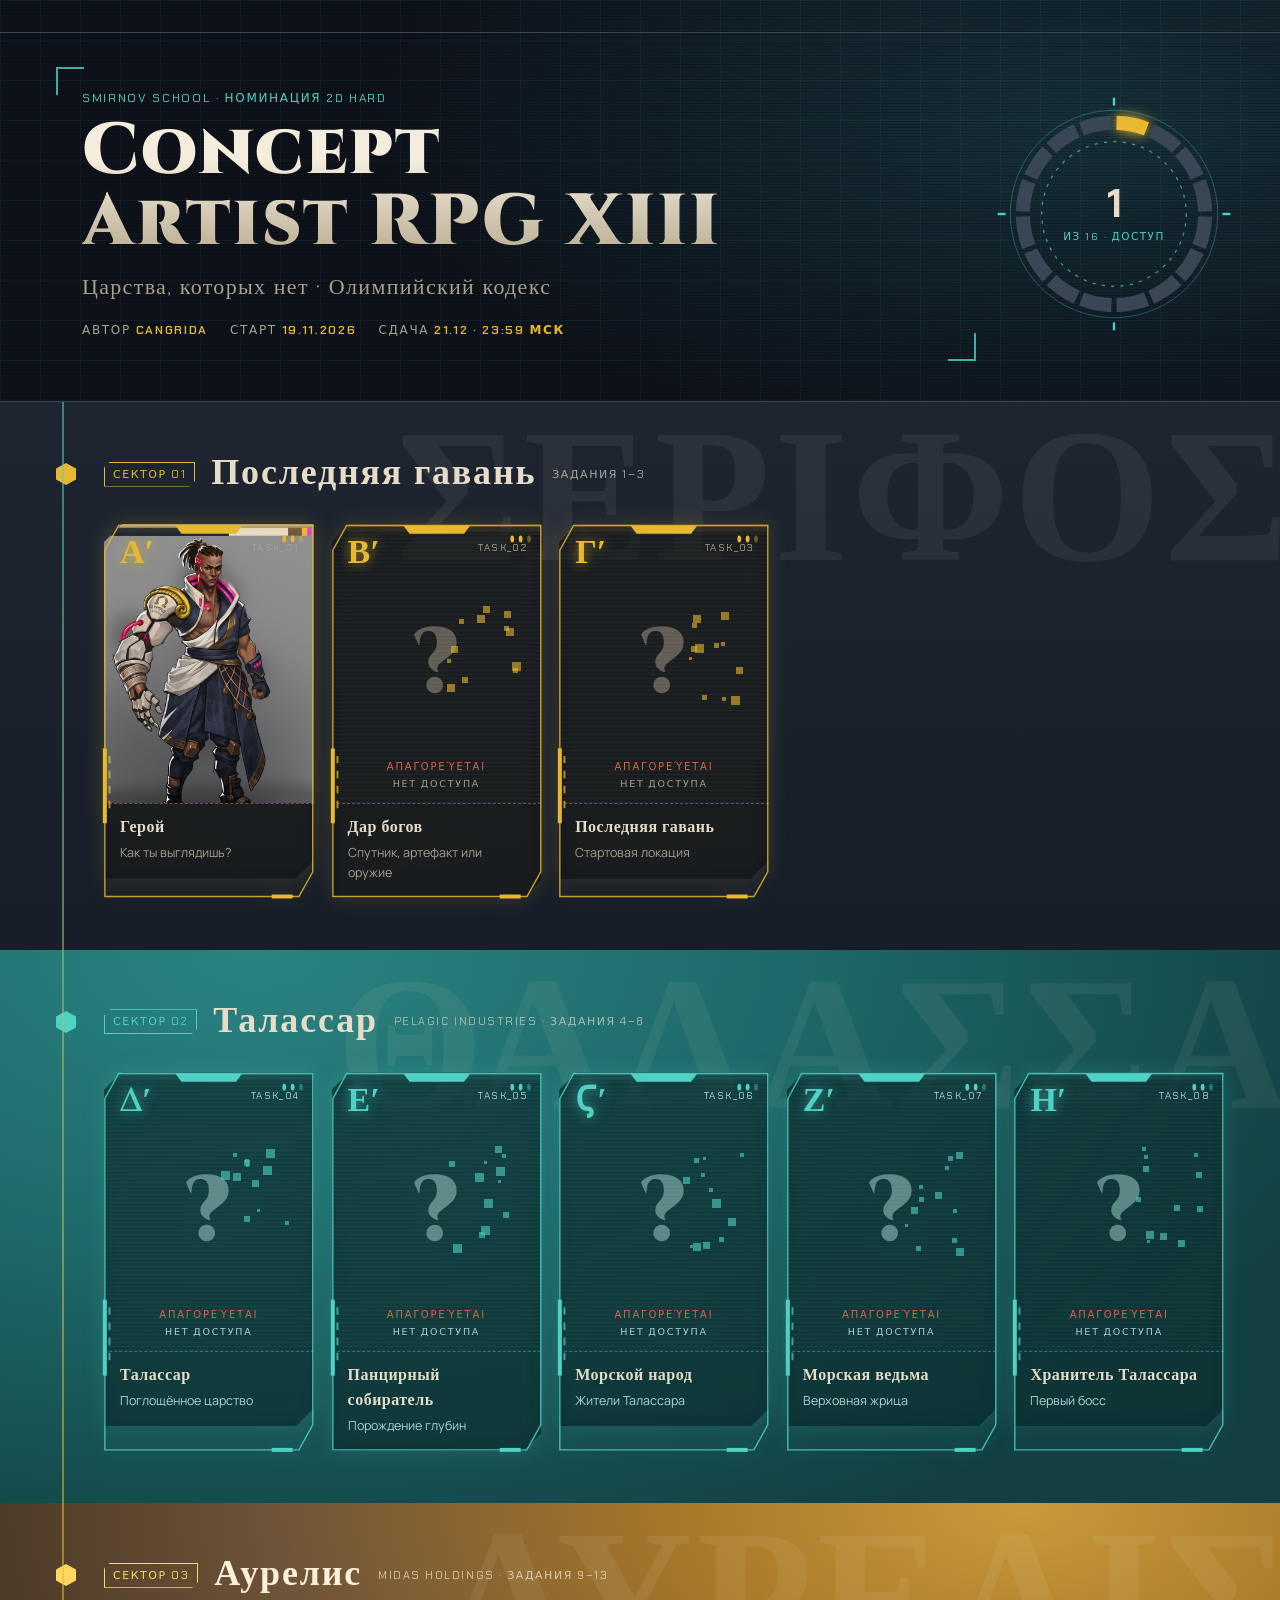
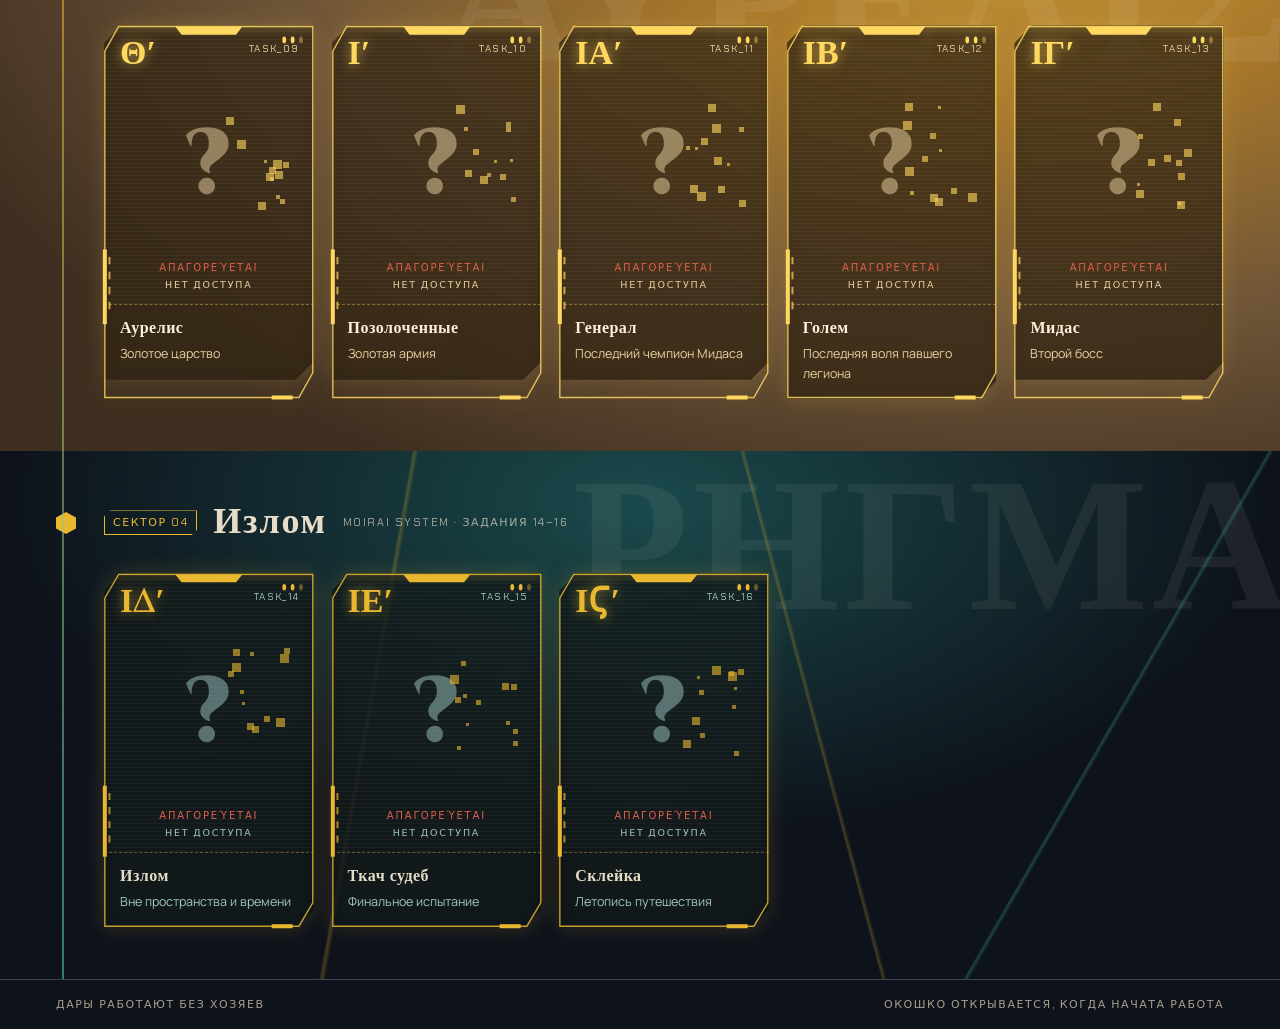
==== commit 1d4ba52a: "Адвент: Герой, финал" ====
--- a/carpg13/index.html
+++ b/carpg13/index.html
@@ -170,7 +170,7 @@
  {name:"Излом",ghost:"ΡΗΓΜΑ",sector:"сектор 04",corp:"Moirai System · задания 14–16",cls:"r-rift",items:[14,15,16]}
 ];
 const TASKS={
- 1:{title:"Герой",sub:"Как ты выглядишь?",img:null,desc:"",page:"task-01.html",cover:"images/01-render2.jpg",wip:"в работе · 6 из 7"},
+ 1:{title:"Герой",sub:"Как ты выглядишь?",img:"images/01-final.jpg",desc:"",page:"task-01.html"},
  2:{title:"Дар богов",sub:"Спутник, артефакт или оружие",img:null,desc:""},
  3:{title:"Последняя гавань",sub:"Стартовая локация",img:null,desc:""},
  4:{title:"Талассар",sub:"Поглощённое царство",img:null,desc:""},
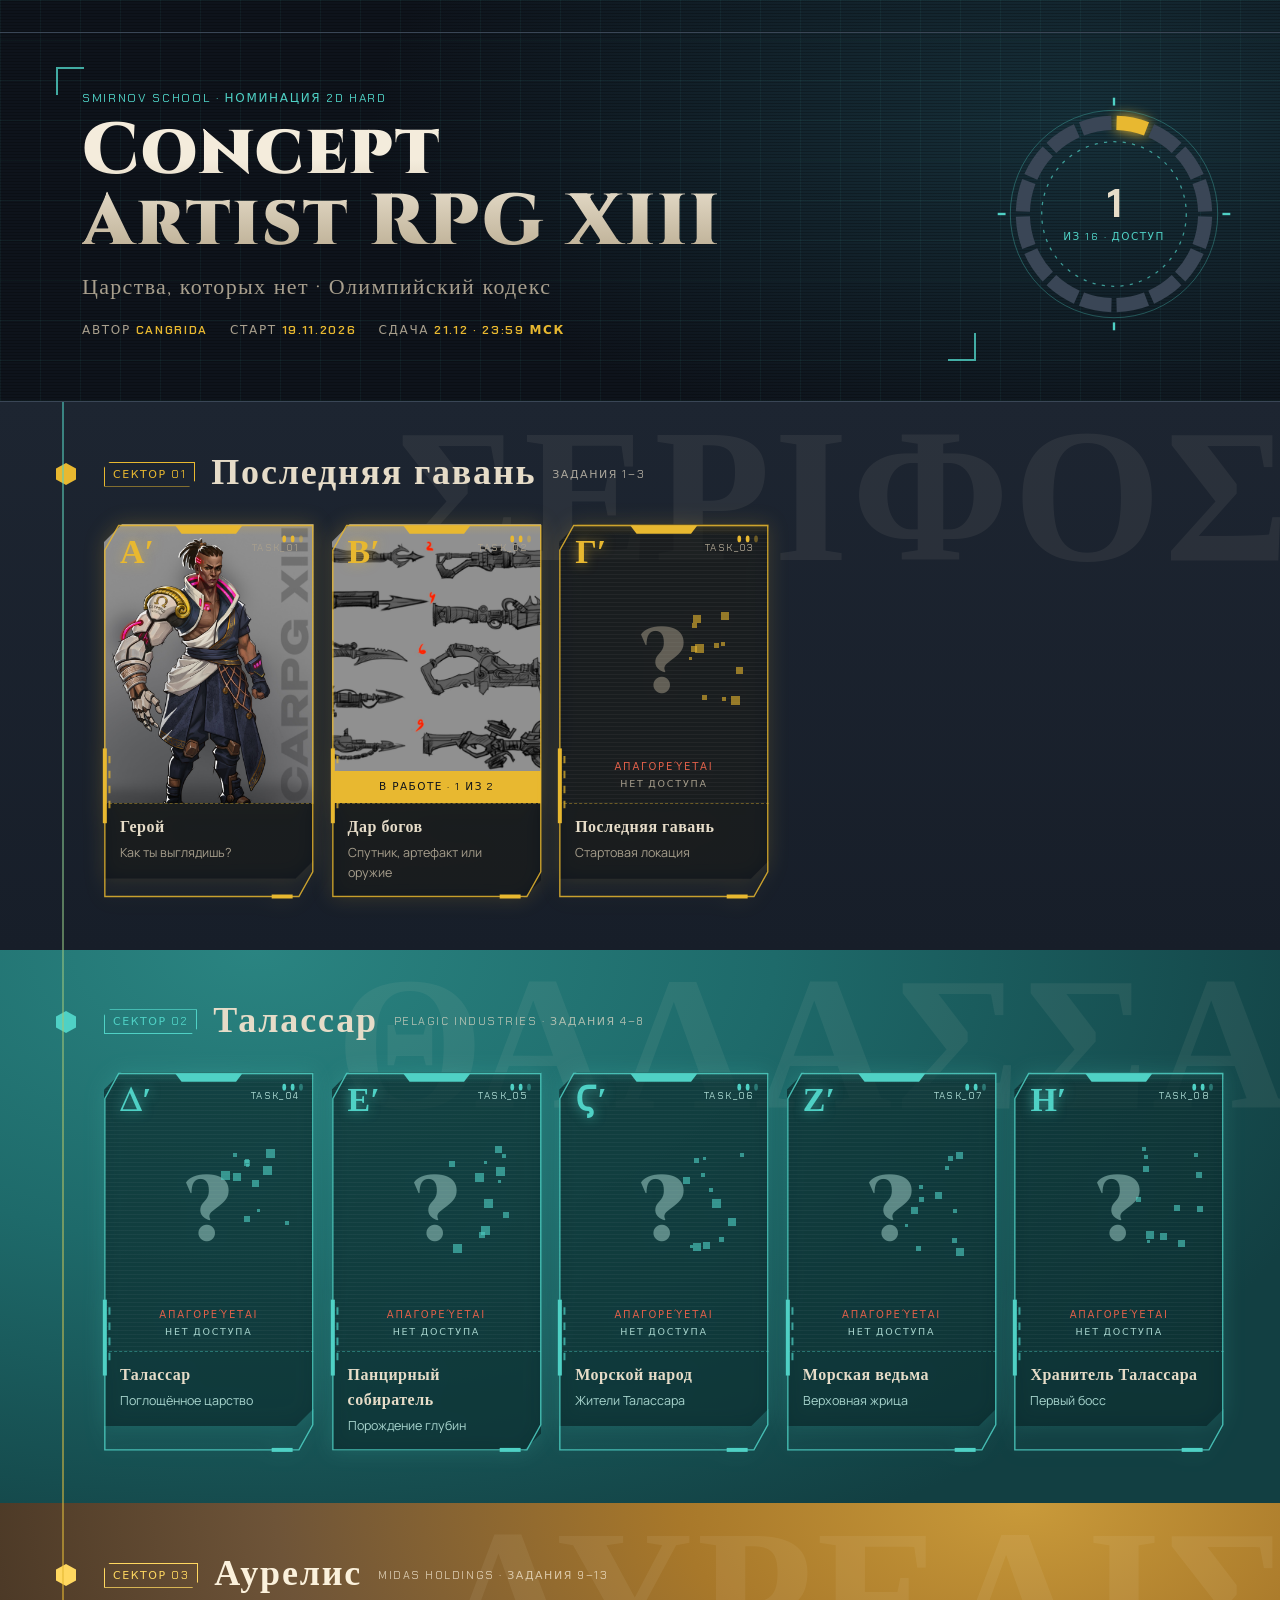
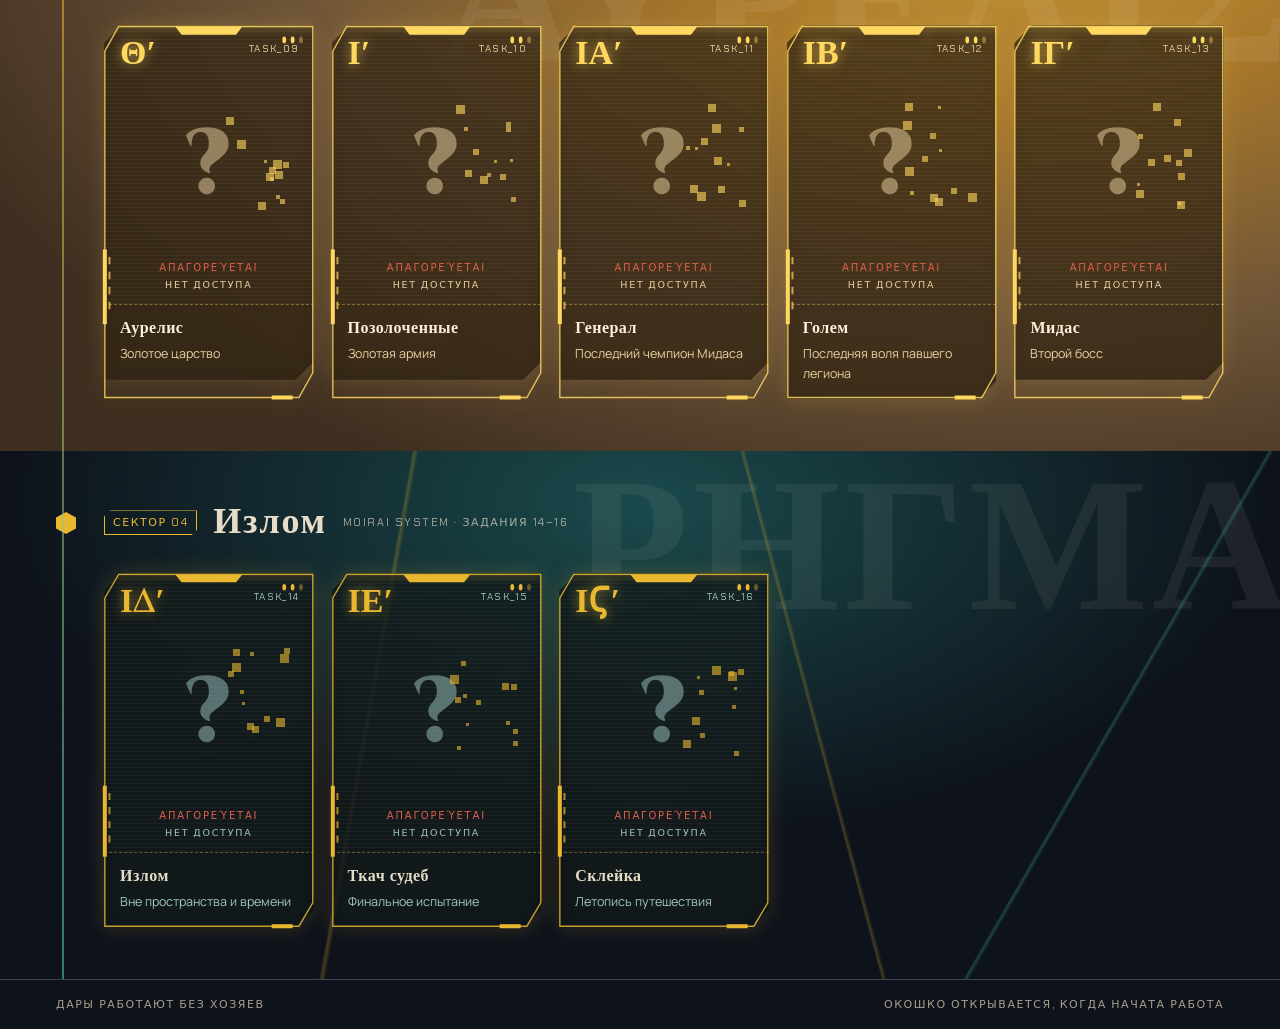
==== commit 9cbefe48: "Адвент: Дар богов, поиск силуэта" ====
--- a/carpg13/index.html
+++ b/carpg13/index.html
@@ -171,7 +171,7 @@
 ];
 const TASKS={
  1:{title:"Герой",sub:"Как ты выглядишь?",img:"images/01-final.jpg",desc:"",page:"task-01.html"},
- 2:{title:"Дар богов",sub:"Спутник, артефакт или оружие",img:null,desc:""},
+ 2:{title:"Дар богов",sub:"Спутник, артефакт или оружие",img:null,desc:"",page:"task-02.html",cover:"images/02-poisk.jpg",wip:"в работе · 1 из 2"},
  3:{title:"Последняя гавань",sub:"Стартовая локация",img:null,desc:""},
  4:{title:"Талассар",sub:"Поглощённое царство",img:null,desc:""},
  5:{title:"Панцирный собиратель",sub:"Порождение глубин",img:null,desc:""},
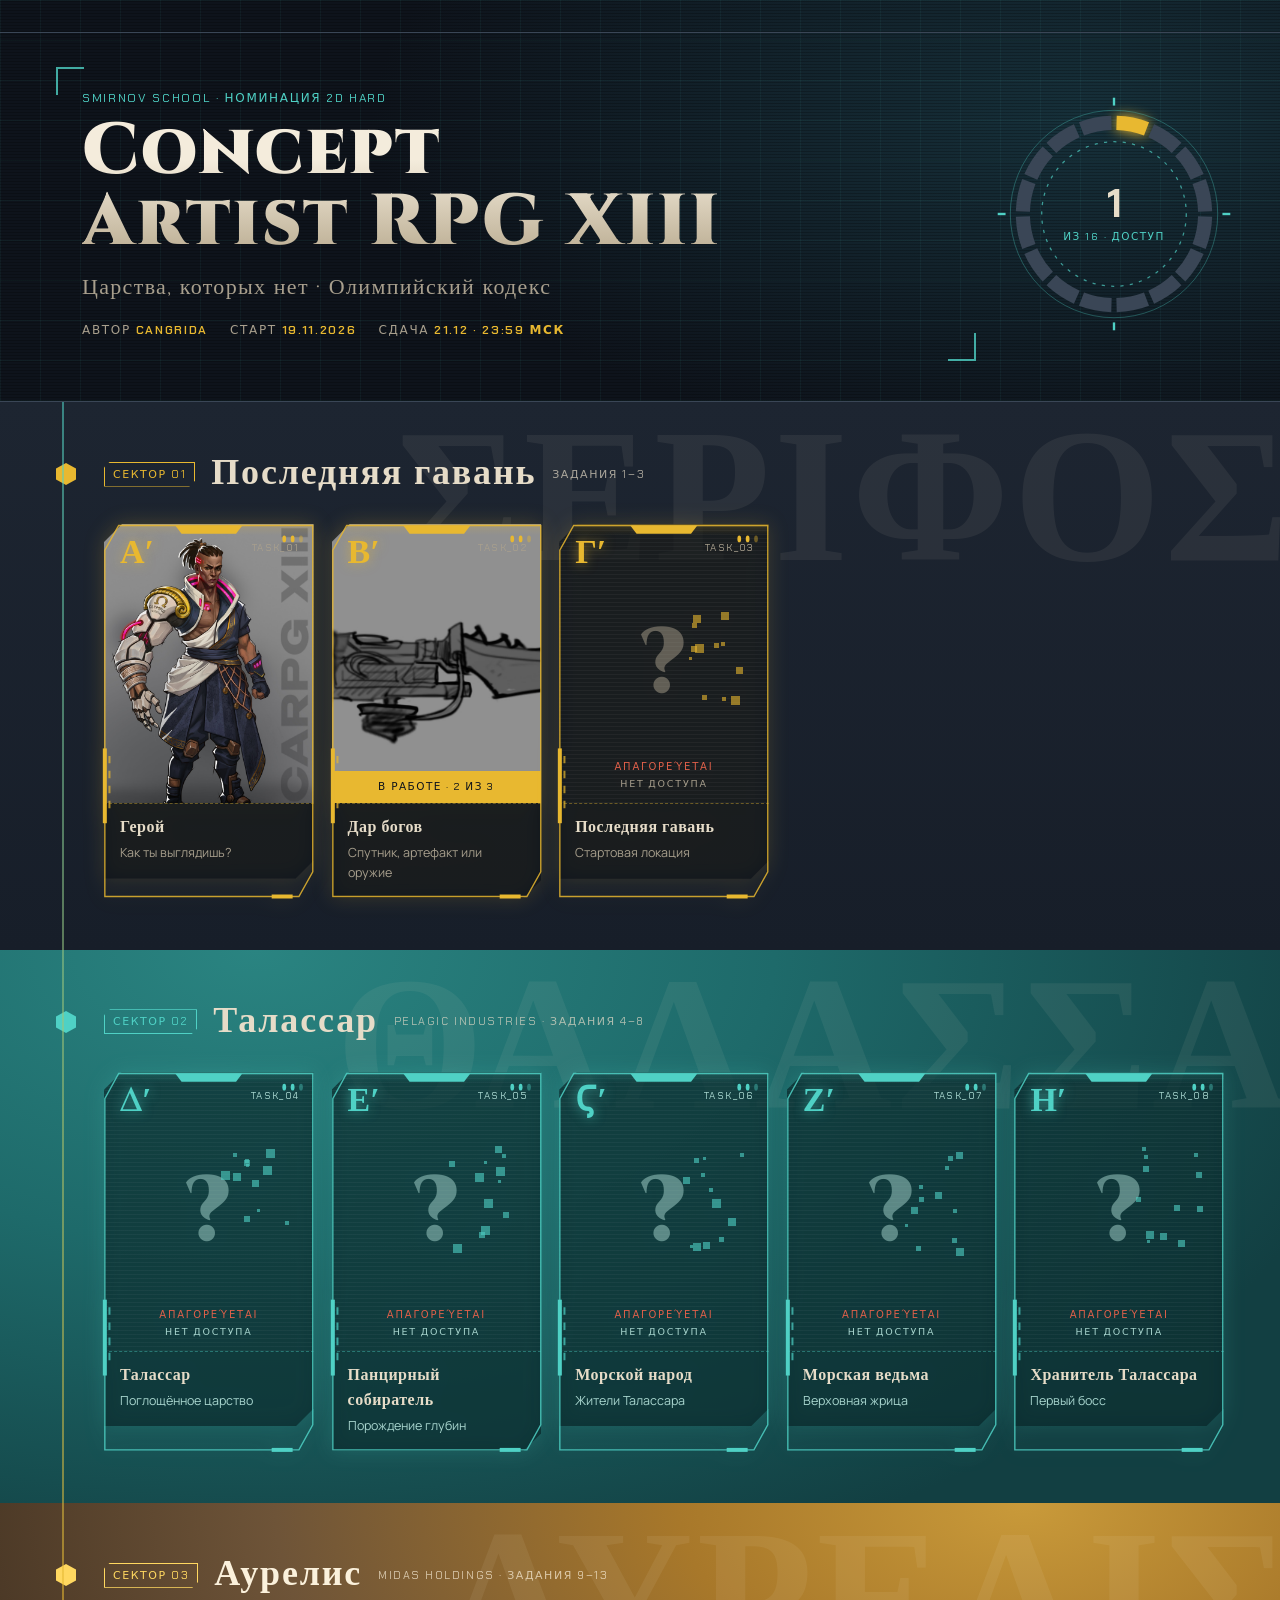
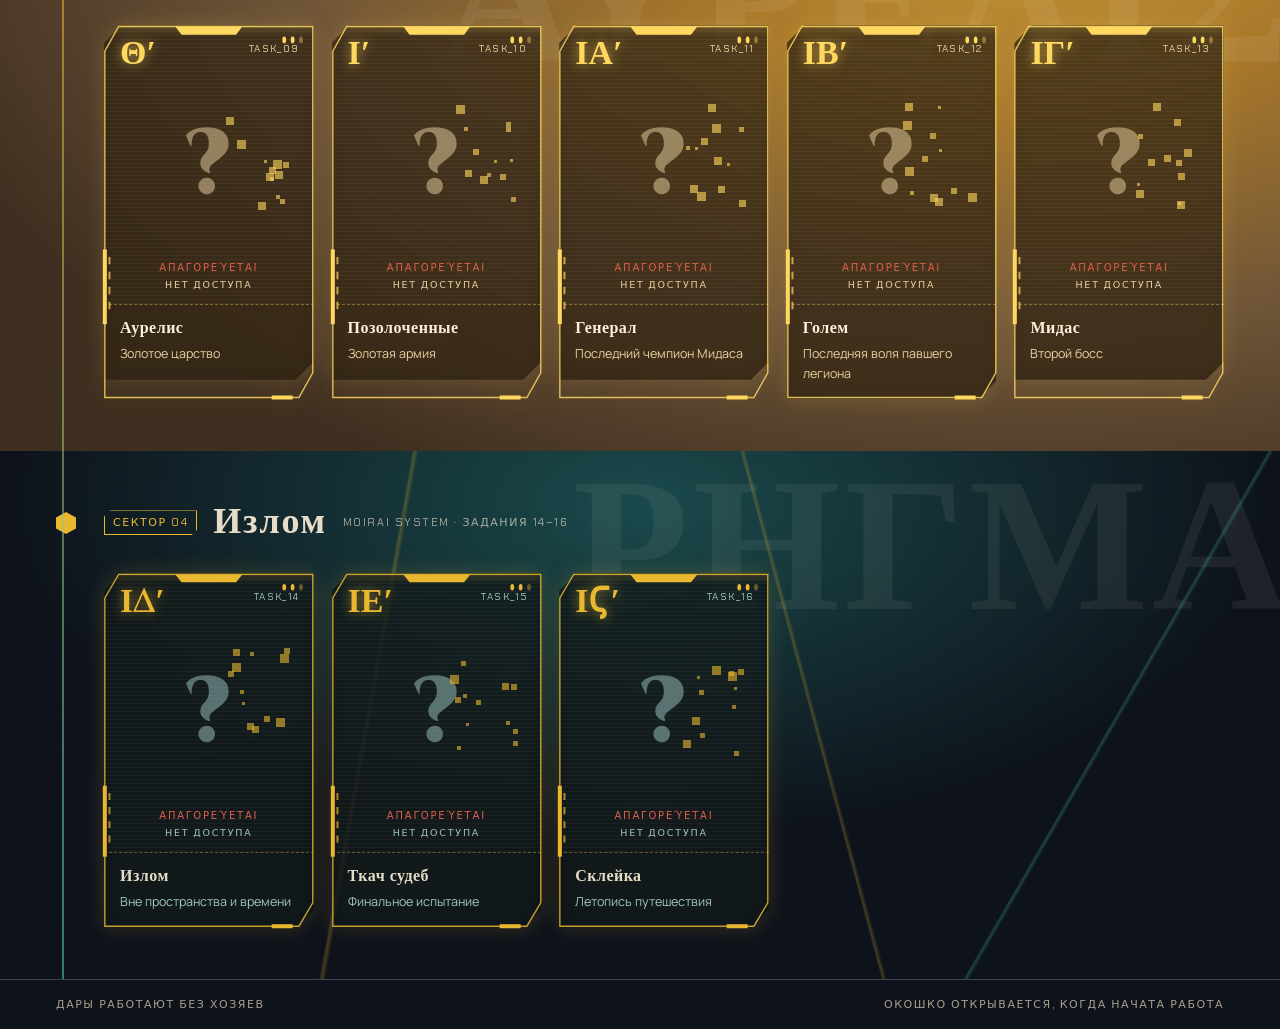
==== commit b1c02258: "Адвент: Дар богов, итоговый вариант" ====
--- a/carpg13/index.html
+++ b/carpg13/index.html
@@ -171,7 +171,7 @@
 ];
 const TASKS={
  1:{title:"Герой",sub:"Как ты выглядишь?",img:"images/01-final.jpg",desc:"",page:"task-01.html"},
- 2:{title:"Дар богов",sub:"Спутник, артефакт или оружие",img:null,desc:"",page:"task-02.html",cover:"images/02-poisk.jpg",wip:"в работе · 1 из 2"},
+ 2:{title:"Дар богов",sub:"Спутник, артефакт или оружие",img:null,desc:"",page:"task-02.html",cover:"images/02-itog.jpg",wip:"в работе · 2 из 3"},
  3:{title:"Последняя гавань",sub:"Стартовая локация",img:null,desc:""},
  4:{title:"Талассар",sub:"Поглощённое царство",img:null,desc:""},
  5:{title:"Панцирный собиратель",sub:"Порождение глубин",img:null,desc:""},
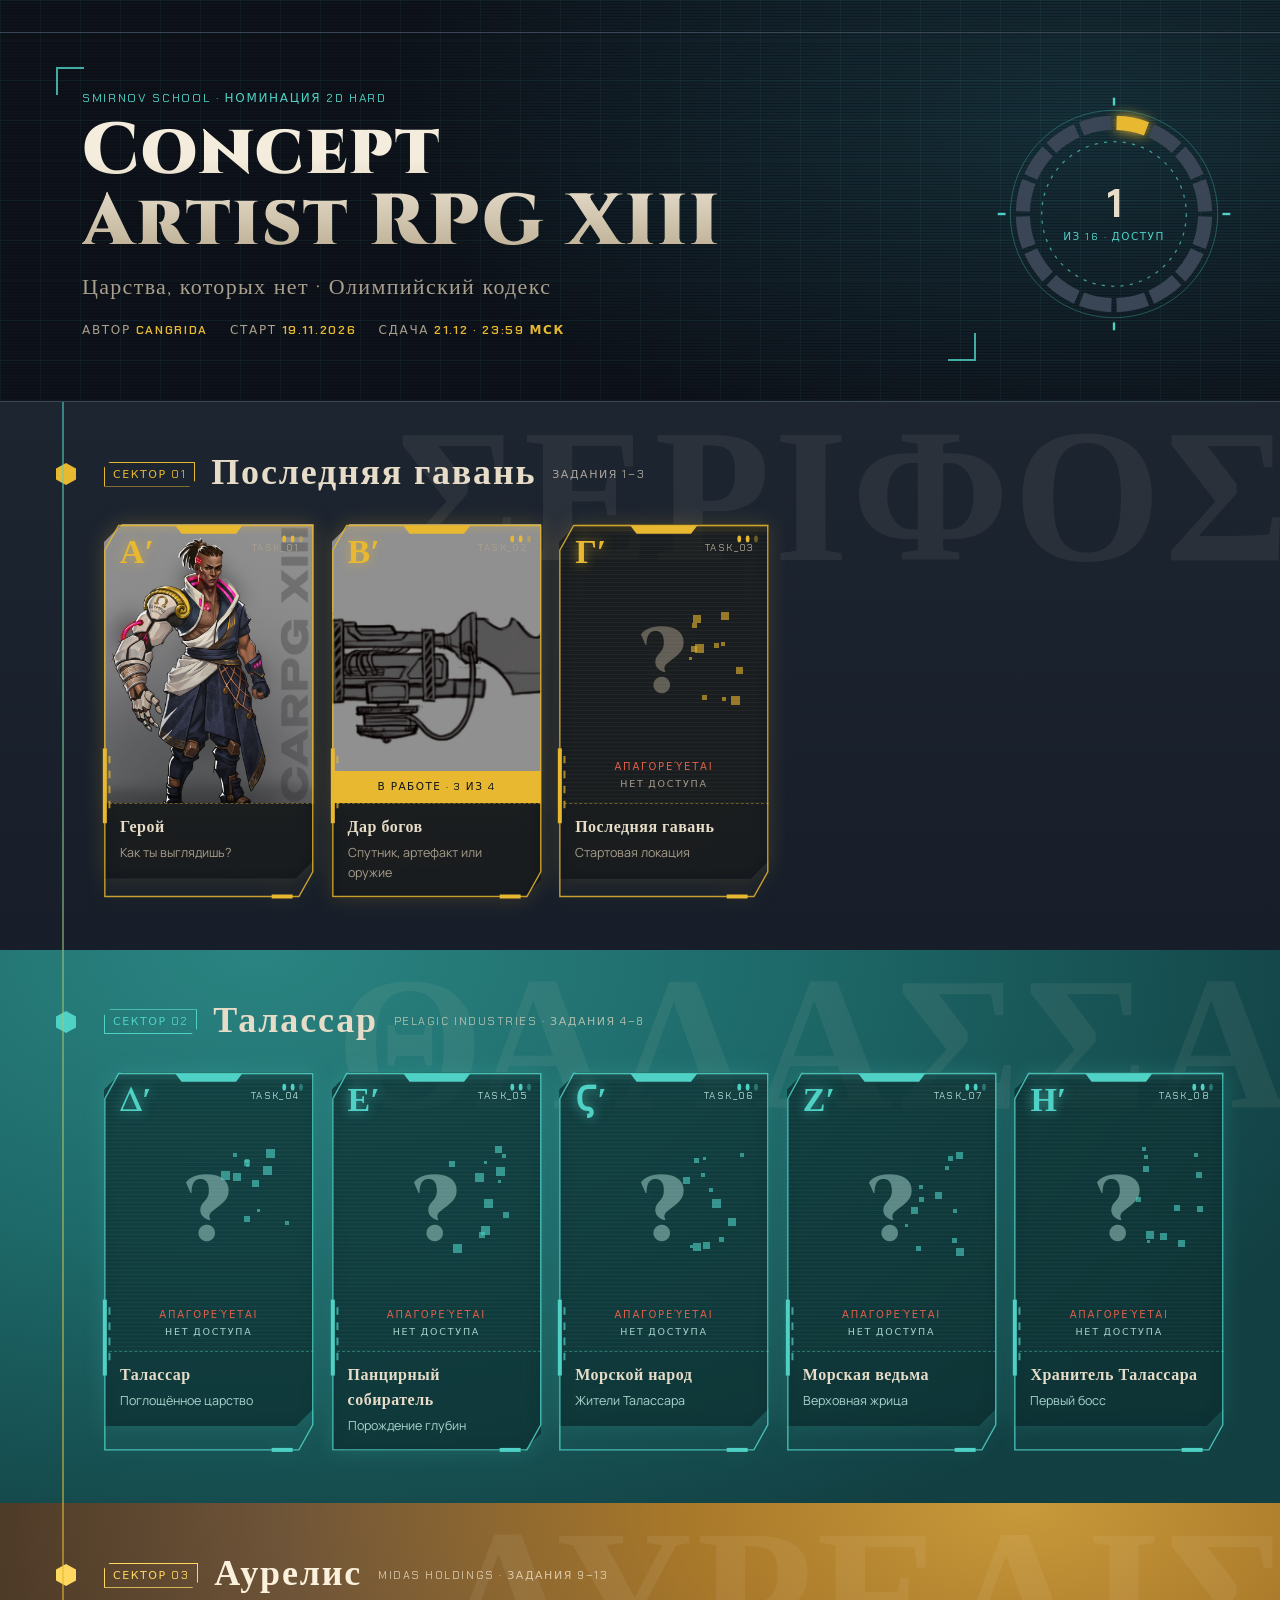
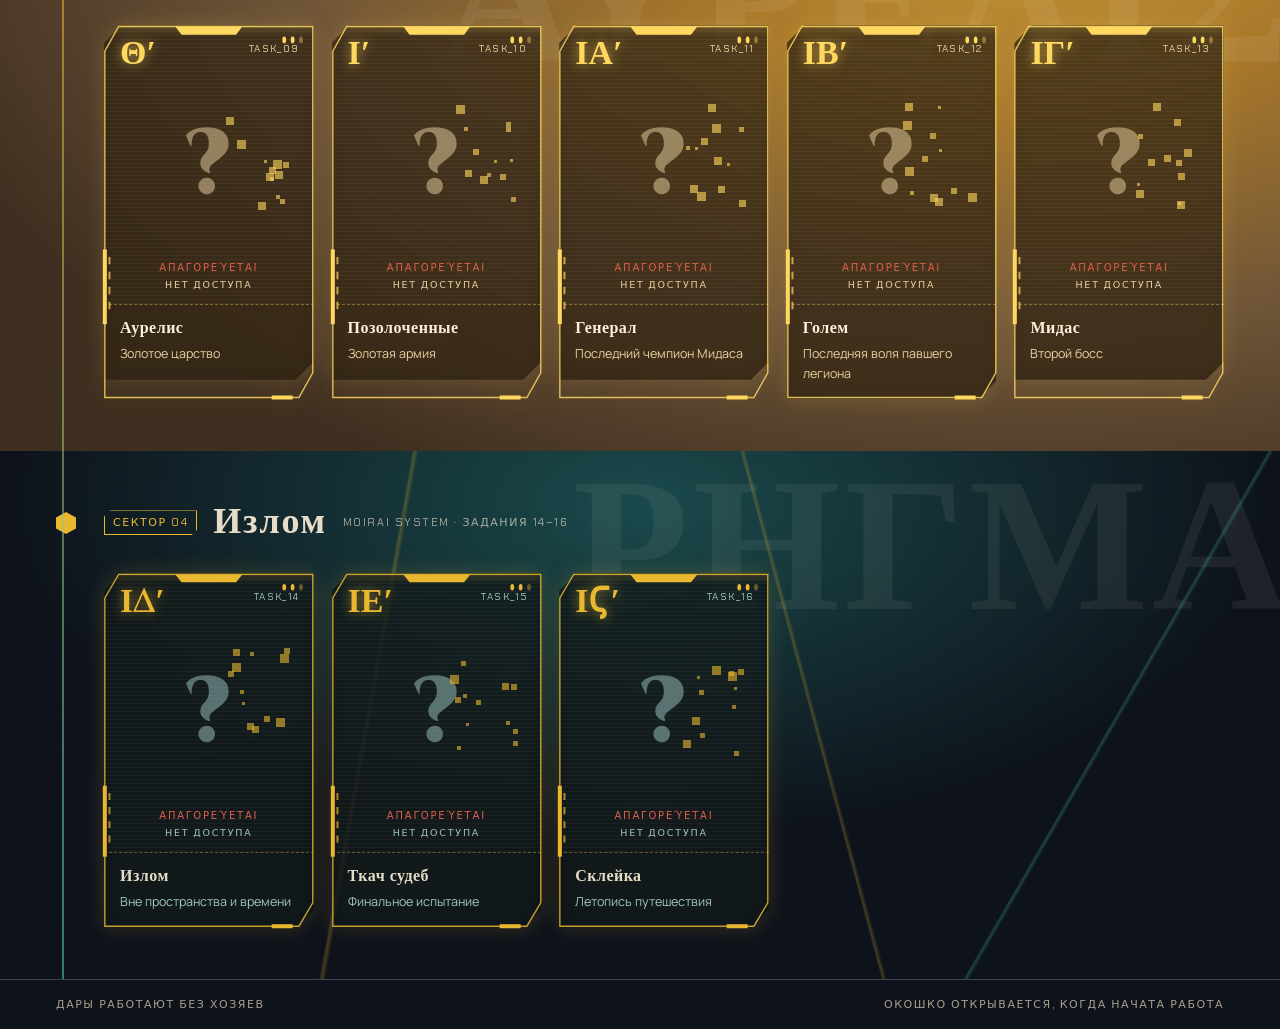
==== commit da4b8e5f: "Адвент: Дар богов, лайн" ====
--- a/carpg13/index.html
+++ b/carpg13/index.html
@@ -171,7 +171,7 @@
 ];
 const TASKS={
  1:{title:"Герой",sub:"Как ты выглядишь?",img:"images/01-final.jpg",desc:"",page:"task-01.html"},
- 2:{title:"Дар богов",sub:"Спутник, артефакт или оружие",img:null,desc:"",page:"task-02.html",cover:"images/02-itog.jpg",wip:"в работе · 2 из 3"},
+ 2:{title:"Дар богов",sub:"Спутник, артефакт или оружие",img:null,desc:"",page:"task-02.html",cover:"images/02-lain.jpg",wip:"в работе · 3 из 4"},
  3:{title:"Последняя гавань",sub:"Стартовая локация",img:null,desc:""},
  4:{title:"Талассар",sub:"Поглощённое царство",img:null,desc:""},
  5:{title:"Панцирный собиратель",sub:"Порождение глубин",img:null,desc:""},
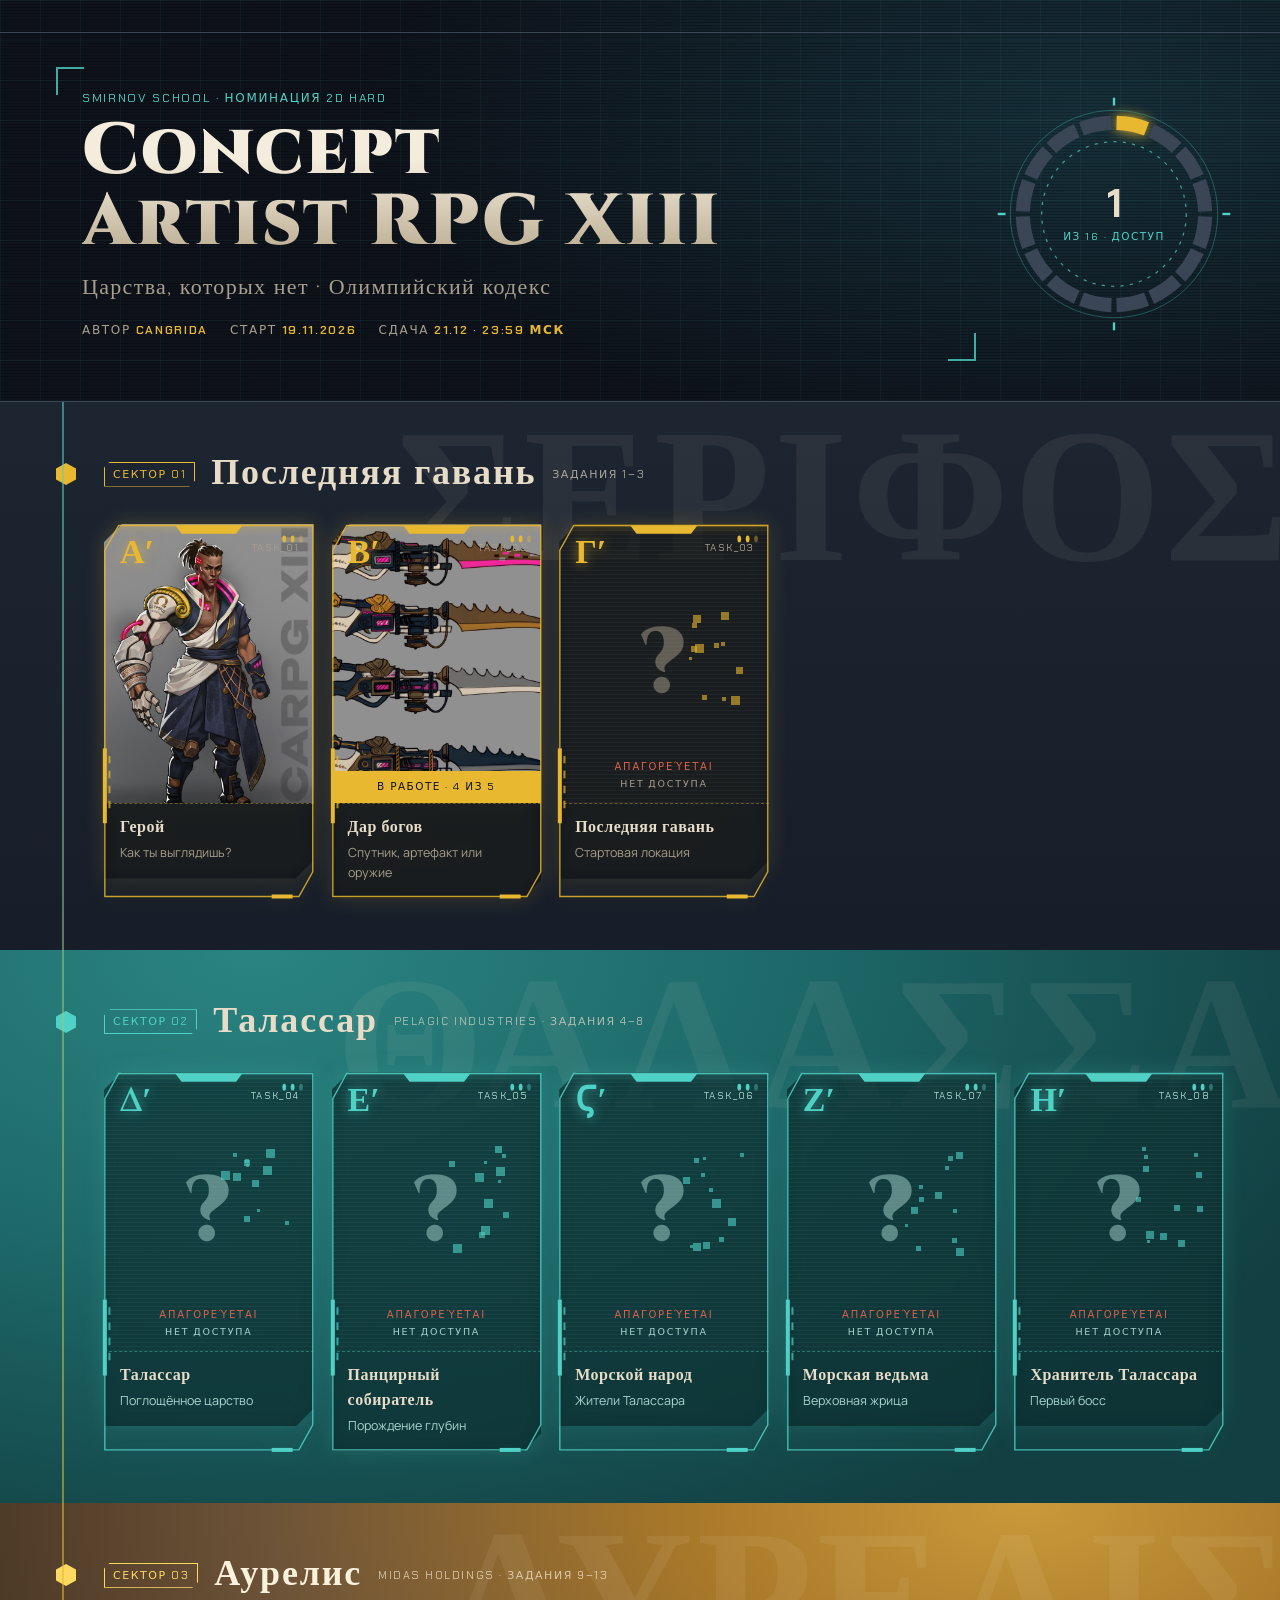
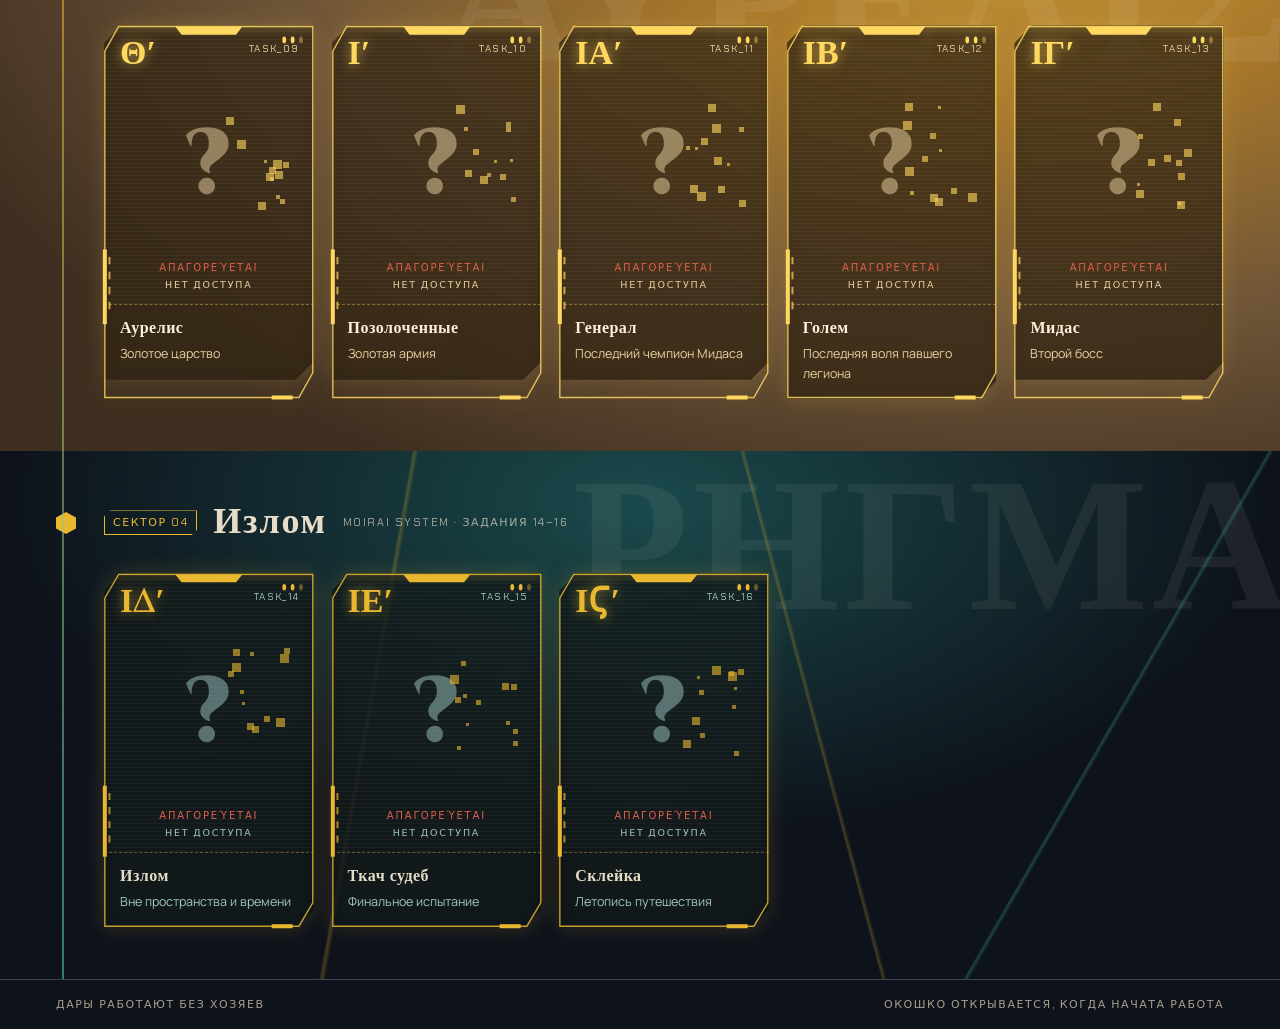
==== commit 69ba3eff: "Адвент: Дар богов, цвет" ====
--- a/carpg13/index.html
+++ b/carpg13/index.html
@@ -171,7 +171,7 @@
 ];
 const TASKS={
  1:{title:"Герой",sub:"Как ты выглядишь?",img:"images/01-final.jpg",desc:"",page:"task-01.html"},
- 2:{title:"Дар богов",sub:"Спутник, артефакт или оружие",img:null,desc:"",page:"task-02.html",cover:"images/02-lain.jpg",wip:"в работе · 3 из 4"},
+ 2:{title:"Дар богов",sub:"Спутник, артефакт или оружие",img:null,desc:"",page:"task-02.html",cover:"images/02-cvet.jpg",wip:"в работе · 4 из 5"},
  3:{title:"Последняя гавань",sub:"Стартовая локация",img:null,desc:""},
  4:{title:"Талассар",sub:"Поглощённое царство",img:null,desc:""},
  5:{title:"Панцирный собиратель",sub:"Порождение глубин",img:null,desc:""},
